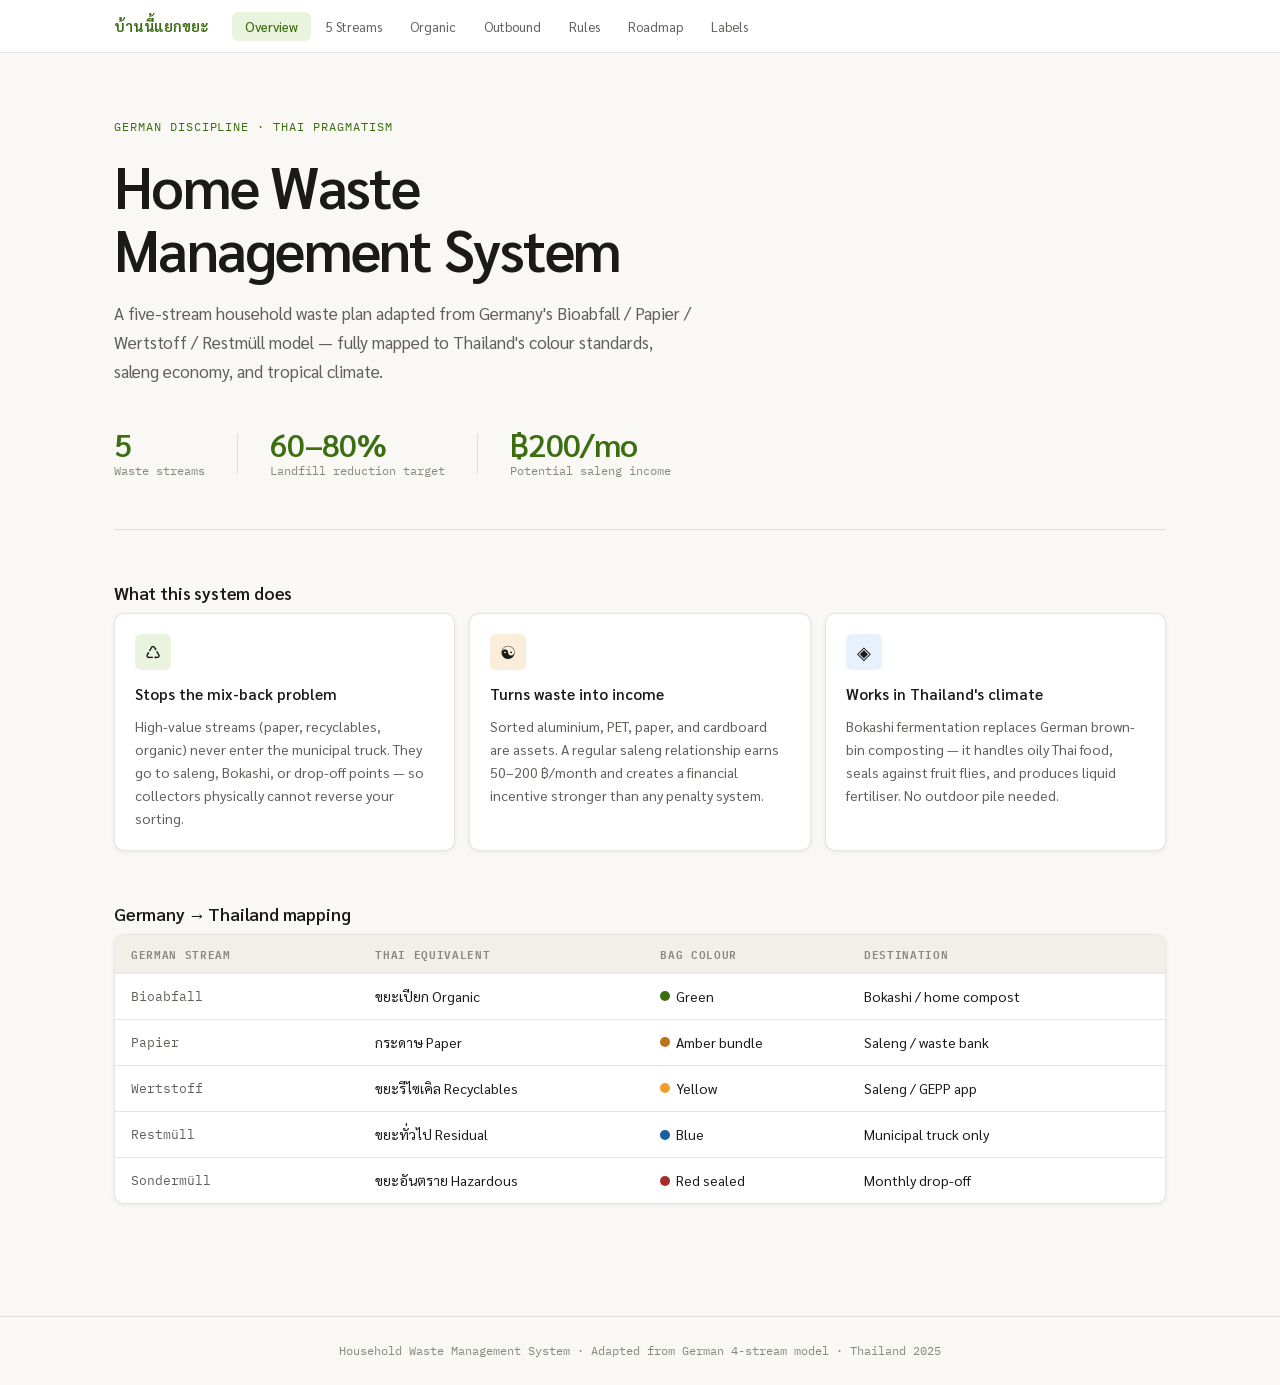
==== index.html @ d3172bcf "Add files via upload" ====
<!DOCTYPE html>
<html lang="en">
<head>
  <meta charset="UTF-8" />
  <meta name="viewport" content="width=device-width, initial-scale=1.0" />
  <title>Home Waste Management System — Thailand</title>
  <link rel="preconnect" href="https://fonts.googleapis.com" />
  <link rel="preconnect" href="https://fonts.gstatic.com" crossorigin />
  <link href="https://fonts.googleapis.com/css2?family=Sarabun:wght@300;400;500;600&family=IBM+Plex+Mono:wght@400;500&display=swap" rel="stylesheet" />
  <link rel="stylesheet" href="style.css" />
</head>
<body>

  <!-- NAV -->
  <nav class="nav" id="nav">
    <div class="nav-inner">
      <span class="nav-logo">บ้านนี้แยกขยะ</span>
      <div class="nav-tabs" id="navTabs">
        <button class="nav-tab active" data-panel="overview">Overview</button>
        <button class="nav-tab" data-panel="streams">5 Streams</button>
        <button class="nav-tab" data-panel="organic">Organic</button>
        <button class="nav-tab" data-panel="outbound">Outbound</button>
        <button class="nav-tab" data-panel="penalty">Rules</button>
        <button class="nav-tab" data-panel="roadmap">Roadmap</button>
        <button class="nav-tab" data-panel="labels">Labels</button>
      </div>
      <button class="nav-burger" id="navBurger" aria-label="Menu">&#9776;</button>
    </div>
  </nav>

  <main class="main">

    <!-- ══════════════════ OVERVIEW ══════════════════ -->
    <section class="panel active" id="panel-overview">

      <div class="hero">
        <div class="hero-eyebrow">German discipline · Thai pragmatism</div>
        <h1 class="hero-title">Home Waste<br>Management System</h1>
        <p class="hero-sub">A five-stream household waste plan adapted from Germany's Bioabfall / Papier / Wertstoff / Restmüll model — fully mapped to Thailand's colour standards, saleng economy, and tropical climate.</p>
        <div class="hero-stats">
          <div class="stat">
            <span class="stat-num">5</span>
            <span class="stat-label">Waste streams</span>
          </div>
          <div class="stat-div"></div>
          <div class="stat">
            <span class="stat-num">60–80%</span>
            <span class="stat-label">Landfill reduction target</span>
          </div>
          <div class="stat-div"></div>
          <div class="stat">
            <span class="stat-num">฿200/mo</span>
            <span class="stat-label">Potential saleng income</span>
          </div>
        </div>
      </div>

      <div class="section">
        <h2 class="section-title">What this system does</h2>
        <div class="card-grid cols-3">
          <div class="card">
            <div class="card-icon icon-green">&#9850;</div>
            <h3>Stops the mix-back problem</h3>
            <p>High-value streams (paper, recyclables, organic) never enter the municipal truck. They go to saleng, Bokashi, or drop-off points — so collectors physically cannot reverse your sorting.</p>
          </div>
          <div class="card">
            <div class="card-icon icon-amber">&#9775;</div>
            <h3>Turns waste into income</h3>
            <p>Sorted aluminium, PET, paper, and cardboard are assets. A regular saleng relationship earns 50–200 ฿/month and creates a financial incentive stronger than any penalty system.</p>
          </div>
          <div class="card">
            <div class="card-icon icon-blue">&#9672;</div>
            <h3>Works in Thailand's climate</h3>
            <p>Bokashi fermentation replaces German brown-bin composting — it handles oily Thai food, seals against fruit flies, and produces liquid fertiliser. No outdoor pile needed.</p>
          </div>
        </div>
      </div>

      <div class="section">
        <h2 class="section-title">Germany → Thailand mapping</h2>
        <div class="mapping-table">
          <div class="mapping-header">
            <span>German stream</span>
            <span>Thai equivalent</span>
            <span>Bag colour</span>
            <span>Destination</span>
          </div>
          <div class="mapping-row">
            <span class="mono">Bioabfall</span>
            <span>ขยะเปียก Organic</span>
            <span><span class="dot" style="background:#3B6D11;"></span>Green</span>
            <span>Bokashi / home compost</span>
          </div>
          <div class="mapping-row">
            <span class="mono">Papier</span>
            <span>กระดาษ Paper</span>
            <span><span class="dot" style="background:#BA7517;"></span>Amber bundle</span>
            <span>Saleng / waste bank</span>
          </div>
          <div class="mapping-row">
            <span class="mono">Wertstoff</span>
            <span>ขยะรีไซเคิล Recyclables</span>
            <span><span class="dot" style="background:#EF9F27;"></span>Yellow</span>
            <span>Saleng / GEPP app</span>
          </div>
          <div class="mapping-row">
            <span class="mono">Restmüll</span>
            <span>ขยะทั่วไป Residual</span>
            <span><span class="dot" style="background:#185FA5;"></span>Blue</span>
            <span>Municipal truck only</span>
          </div>
          <div class="mapping-row">
            <span class="mono">Sondermüll</span>
            <span>ขยะอันตราย Hazardous</span>
            <span><span class="dot" style="background:#A32D2D;"></span>Red sealed</span>
            <span>Monthly drop-off</span>
          </div>
        </div>
      </div>

    </section>

    <!-- ══════════════════ STREAMS ══════════════════ -->
    <section class="panel" id="panel-streams">

      <div class="section">
        <h2 class="section-title">The five streams</h2>
        <p class="section-sub">Each stream has a fixed colour, bag type, and destination. The goal: only the blue residual bag ever touches the municipal truck.</p>

        <div class="stream-grid">

          <div class="stream-card" data-color="green">
            <div class="stream-swatch sw-green">
              <div class="sw-lid swl-green"></div>
              <span class="sw-icon">&#127807;</span>
            </div>
            <div class="stream-body">
              <div class="stream-name">Organic · ขยะเปียก</div>
              <div class="stream-german">Bioabfall equivalent</div>
              <div class="stream-bag"><span class="dot-sm" style="background:#3B6D11;"></span>Green biodegradable bag</div>
              <div class="stream-size">15–20 L · kitchen, lidded</div>
              <div class="yes-no">
                <div class="yes">
                  <div class="yn-head">Yes</div>
                  Fruit/veg peels, cores<br>
                  Eggshells, coffee grounds<br>
                  Plain rice, noodles, bread<br>
                  Leaves, garden trimmings
                </div>
                <div class="no">
                  <div class="yn-head">No</div>
                  Oily curries, sauces<br>
                  Meat, fish, bones<br>
                  Dairy, cooking oil<br>
                  Plastic stickers on fruit
                </div>
              </div>
            </div>
          </div>

          <div class="stream-card" data-color="amber">
            <div class="stream-swatch sw-amber">
              <div class="sw-lid swl-amber"></div>
              <span class="sw-icon">&#128196;</span>
            </div>
            <div class="stream-body">
              <div class="stream-name">Paper · กระดาษ</div>
              <div class="stream-german">Papier equivalent</div>
              <div class="stream-bag"><span class="dot-sm" style="background:#BA7517;"></span>No bag — tie with string</div>
              <div class="stream-size">25–30 L basket · dry area</div>
              <div class="yes-no">
                <div class="yes">
                  <div class="yn-head">Yes</div>
                  Newspapers, magazines<br>
                  Office paper, envelopes<br>
                  Cardboard (flattened)<br>
                  Paper bags, egg cartons
                </div>
                <div class="no">
                  <div class="yn-head">No</div>
                  Waxed / laminated paper<br>
                  Greasy or wet paper<br>
                  Coffee cups (plastic-lined)<br>
                  Milk cartons → yellow bin
                </div>
              </div>
            </div>
          </div>

          <div class="stream-card" data-color="yellow">
            <div class="stream-swatch sw-yellow">
              <div class="sw-lid swl-yellow"></div>
              <span class="sw-icon">&#9851;</span>
            </div>
            <div class="stream-body">
              <div class="stream-name">Recyclables · ขยะรีไซเคิล</div>
              <div class="stream-german">Wertstoff equivalent</div>
              <div class="stream-bag"><span class="dot-sm" style="background:#EF9F27;"></span>Yellow translucent bag</div>
              <div class="stream-size">40–60 L · kitchen or balcony</div>
              <div class="yes-no">
                <div class="yes">
                  <div class="yn-head">Yes</div>
                  PET/HDPE bottles (crushed)<br>
                  Aluminium cans, tins<br>
                  Glass bottles (rinsed)<br>
                  UHT cartons, plastic #1 #2 #5
                </div>
                <div class="no">
                  <div class="yn-head">No</div>
                  Styrofoam / foam trays<br>
                  Chip bags, sachets<br>
                  Dirty/oily containers<br>
                  Straws, thin single-use bags
                </div>
              </div>
            </div>
          </div>

          <div class="stream-card" data-color="blue">
            <div class="stream-swatch sw-blue">
              <div class="sw-lid swl-blue"></div>
              <span class="sw-icon">&#128465;</span>
            </div>
            <div class="stream-body">
              <div class="stream-name">Residual · ขยะทั่วไป</div>
              <div class="stream-german">Restmüll equivalent</div>
              <div class="stream-bag"><span class="dot-sm" style="background:#185FA5;"></span>Blue opaque bag</div>
              <div class="stream-size">30–40 L · kitchen, beside organic</div>
              <div class="yes-no">
                <div class="yes">
                  <div class="yn-head">Yes</div>
                  Tissues, wet wipes, diapers<br>
                  Styrofoam, foam trays<br>
                  Broken ceramics, Pyrex<br>
                  Chip bags, candy wrappers<br>
                  Toothbrush, razor, cat litter
                </div>
                <div class="no">
                  <div class="yn-head">No</div>
                  Batteries → red box<br>
                  Light bulbs → red box<br>
                  Medicines → red box<br>
                  Recyclables → yellow bag
                </div>
              </div>
            </div>
          </div>

          <div class="stream-card" data-color="red">
            <div class="stream-swatch sw-red">
              <div class="sw-lid swl-red"></div>
              <span class="sw-icon">&#9888;</span>
            </div>
            <div class="stream-body">
              <div class="stream-name">Hazardous · ขยะอันตราย</div>
              <div class="stream-german">Sondermüll equivalent</div>
              <div class="stream-bag"><span class="dot-sm" style="background:#A32D2D;"></span>Red sealed bag / small box</div>
              <div class="stream-size">5–10 L box · utility shelf, child-proof</div>
              <div class="yes-no">
                <div class="yes">
                  <div class="yn-head">Yes</div>
                  Batteries (tape terminals)<br>
                  CFL/LED bulbs, tubes<br>
                  Expired medicines<br>
                  Paint, solvents, pesticide<br>
                  Cooking oil (separate)
                </div>
                <div class="no">
                  <div class="yn-head">Drop-off points</div>
                  Big C, HomePro<br>
                  Community hospitals<br>
                  อบต. hazardous days<br>
                  → Take monthly, never daily
                </div>
              </div>
            </div>
          </div>

        </div>
      </div>

      <div class="section">
        <h2 class="section-title">Where to buy in Thailand</h2>
        <div class="card-grid cols-2">
          <div class="card">
            <h3>Bins</h3>
            <p>HomePro, Thaiwatsadu, Daiso — buy any colour and add coloured stickers/spray paint to lids. Search <span class="mono">ถังขยะแยกสี</span> on Lazada/Shopee for pre-coloured sets.</p>
          </div>
          <div class="card">
            <h3>Bags</h3>
            <p>Makro, Big C, Tesco for bulk coloured bags. Blue and yellow are common. For biodegradable green bags search <span class="mono">ถุงย่อยสลายได้</span> on Lazada. Bokashi bran: search <span class="mono">โบกาฉิ</span>.</p>
          </div>
        </div>
      </div>

    </section>

    <!-- ══════════════════ ORGANIC ══════════════════ -->
    <section class="panel" id="panel-organic">

      <div class="section">
        <h2 class="section-title">Organic waste: the Thai challenge</h2>
        <p class="section-sub">Most Thai municipalities don't collect organic waste separately yet. You process it at home — and Thailand's heat actually accelerates breakdown faster than Germany.</p>
      </div>

      <div class="section">
        <div class="featured-card">
          <div class="featured-tag">Recommended for Thai homes</div>
          <h3>Bokashi composting · โบกาฉิ</h3>
          <p>Anaerobic fermentation in a sealed bucket with inoculated bran. Unlike a compost pile, Bokashi handles all food waste including cooked food and small amounts of meat and fish — the dominant waste types in a Thai kitchen.</p>
          <div class="bokashi-steps">
            <div class="bstep"><span class="bstep-num">1</span><span>Layer food scraps in sealed bucket, sprinkle Bokashi bran, press to remove air, seal lid.</span></div>
            <div class="bstep"><span class="bstep-num">2</span><span>Drain liquid every few days. Dilute 1:100 with water → excellent fertiliser for plants.</span></div>
            <div class="bstep"><span class="bstep-num">3</span><span>When full, let ferment 2 weeks. Bury in soil or large pot to finish composting.</span></div>
            <div class="bstep"><span class="bstep-num">4</span><span>Rotate two buckets so one is always available. No smell, no insects, no rodents.</span></div>
          </div>
        </div>
      </div>

      <div class="section">
        <h2 class="section-title">Bokashi vs alternatives</h2>
        <div class="compare-table">
          <div class="compare-header">
            <span>Feature</span>
            <span class="c-bokashi">Bokashi</span>
            <span class="c-compost">Compost pile</span>
            <span class="c-worm">Worm farm</span>
          </div>
          <div class="compare-row">
            <span>Accepts cooked food &amp; meat</span>
            <span class="yes-cell">Yes</span>
            <span class="no-cell">No</span>
            <span class="no-cell">No</span>
          </div>
          <div class="compare-row">
            <span>Flies and odour</span>
            <span class="yes-cell">None</span>
            <span class="no-cell">Possible</span>
            <span class="warn-cell">Managed</span>
          </div>
          <div class="compare-row">
            <span>Space needed</span>
            <span class="yes-cell">2 small buckets</span>
            <span class="warn-cell">Outdoor bin</span>
            <span class="warn-cell">Shaded box</span>
          </div>
          <div class="compare-row">
            <span>Liquid fertiliser output</span>
            <span class="yes-cell">Yes</span>
            <span class="no-cell">No</span>
            <span class="yes-cell">Yes</span>
          </div>
          <div class="compare-row">
            <span>Condo / no-garden friendly</span>
            <span class="yes-cell">Yes</span>
            <span class="no-cell">No</span>
            <span class="warn-cell">Balcony ok</span>
          </div>
          <div class="compare-row">
            <span>Needs burial / second step</span>
            <span class="warn-cell">Yes</span>
            <span class="no-cell">No</span>
            <span class="yes-cell">No</span>
          </div>
        </div>
      </div>

      <div class="section">
        <h2 class="section-title">Can't compost at home?</h2>
        <div class="card-grid cols-3">
          <div class="card">
            <h3>Freeze &amp; donate</h3>
            <p>Freeze scraps to kill pests, then donate to a local temple, school, or community garden that composts. Many Bangkok temples run composting programs.</p>
          </div>
          <div class="card">
            <h3>Municipal green bin</h3>
            <p>Check with your เทศบาล — many Bangkok districts and some provincial cities now collect organic waste separately on designated days.</p>
          </div>
          <div class="card">
            <h3>Trash Hero Thailand</h3>
            <p>Community-based cleanup and composting network. Good for bulk organic donation and connecting with local eco-communities.</p>
          </div>
        </div>
      </div>

    </section>

    <!-- ══════════════════ OUTBOUND ══════════════════ -->
    <section class="panel" id="panel-outbound">

      <div class="section">
        <h2 class="section-title">The mix-back problem — and the fix</h2>
        <p class="section-sub">The core challenge: collectors dump everything into one truck. The solution is to remove your valuable streams from municipal collection entirely, so they can never be mixed back.</p>
        <div class="rule-box">
          <span class="rule-label">Golden rule</span>
          Only the blue residual bag ever goes into the public truck. All other streams have dedicated, separate destinations.
        </div>
      </div>

      <div class="section">
        <h2 class="section-title">Outbound routes by stream</h2>
        <div class="route-list">
          <div class="route-row">
            <span class="dot" style="background:#3B6D11;"></span>
            <span class="route-stream">Organic</span>
            <span class="route-arrow">→</span>
            <span class="route-dest">Bokashi bucket or home compost</span>
            <span class="badge-success">Zero municipal contact</span>
          </div>
          <div class="route-row">
            <span class="dot" style="background:#BA7517;"></span>
            <span class="route-stream">Paper</span>
            <span class="route-arrow">→</span>
            <span class="route-dest">Saleng / ธนาคารขยะ</span>
            <span class="badge-success">Sells for 3–8 ฿/kg</span>
          </div>
          <div class="route-row">
            <span class="dot" style="background:#EF9F27;"></span>
            <span class="route-stream">Recyclables</span>
            <span class="route-arrow">→</span>
            <span class="route-dest">Saleng / GEPP / WONGPANit</span>
            <span class="badge-success">Aluminium 30–50 ฿/kg</span>
          </div>
          <div class="route-row">
            <span class="dot" style="background:#185FA5;"></span>
            <span class="route-stream">Residual</span>
            <span class="route-arrow">→</span>
            <span class="route-dest">Municipal truck (blue bag only)</span>
            <span class="badge-neutral">True non-recyclables only</span>
          </div>
          <div class="route-row">
            <span class="dot" style="background:#A32D2D;"></span>
            <span class="route-stream">Hazardous</span>
            <span class="route-arrow">→</span>
            <span class="route-dest">Big C / HomePro / อบต. day</span>
            <span class="badge-warn">Monthly drop-off</span>
          </div>
        </div>
      </div>

      <div class="section">
        <h2 class="section-title">If you must use the municipal truck for all bags</h2>
        <div class="card-grid cols-2">
          <div class="card">
            <h3>Colour-code everything</h3>
            <p>Use clearly different coloured bags for each stream. Translucent yellow bags show contents visibly. Attach waterproof Thai-language tags to each bag identifying the stream.</p>
          </div>
          <div class="card">
            <h3>Put bags out last-minute</h3>
            <p>Only put bags out 15–30 minutes before the truck arrives. Bags left overnight get mixed by informal collectors or rain damage destroys the colour coding.</p>
          </div>
          <div class="card">
            <h3>Talk to your collector</h3>
            <p>Introduce yourself, explain you're separating waste, ask them to keep bags separate. Offer cold water or snacks. Personal rapport changes behaviour more than any label.</p>
          </div>
          <div class="card">
            <h3>Labelled outdoor bins</h3>
            <p>Place official-coloured bins outside with matching bags inside. Visual separation of bins makes it harder for collectors to mix casually.</p>
          </div>
        </div>
      </div>

      <div class="section">
        <h2 class="section-title">Thailand recycling apps &amp; services</h2>
        <div class="app-grid">
          <div class="app-card">
            <div class="app-name">GEPP · เก็บ</div>
            <div class="app-desc">Schedules recyclable pickup from your home. Available Bangkok and major cities.</div>
          </div>
          <div class="app-card">
            <div class="app-name">WONGPANit · วงษ์พานิช</div>
            <div class="app-desc">Major scrap dealer chain. Transparent per-kg pricing, home pickup scheduling.</div>
          </div>
          <div class="app-card">
            <div class="app-name">ธนาคารขยะ</div>
            <div class="app-desc">Community waste banks at temples, schools, villages. Credits as savings. Search "ธนาคารขยะ ใกล้ฉัน".</div>
          </div>
          <div class="app-card">
            <div class="app-name">ซาเล้ง · Local saleng</div>
            <div class="app-desc">Informal waste buyer with truck or tricycle. Set a regular Saturday pickup. Zero chance of stream mixing.</div>
          </div>
        </div>
      </div>

    </section>

    <!-- ══════════════════ PENALTY ══════════════════ -->
    <section class="panel" id="panel-penalty">

      <div class="section">
        <h2 class="section-title">Household compliance system</h2>
        <p class="section-sub">Behaviour change requires structure. The fine system is light enough not to cause conflict, heavy enough to make people think twice.</p>
      </div>

      <div class="section">
        <h2 class="section-title">Violation rules</h2>
        <div class="penalty-table">
          <div class="pen-row">
            <span class="pen-icon warn">!</span>
            <div class="pen-info">
              <div class="pen-name">Wrong bin — first offence</div>
              <div class="pen-eg">e.g. plastic bottle in blue bag</div>
            </div>
            <span class="badge-warn">20 ฿ fine</span>
          </div>
          <div class="pen-row">
            <span class="pen-icon warn">!!</span>
            <div class="pen-info">
              <div class="pen-name">Repeated wrong bin</div>
              <div class="pen-eg">Same person, same mistake again</div>
            </div>
            <span class="badge-warn">20 ฿ + wash that bin for 1 week</span>
          </div>
          <div class="pen-row">
            <span class="pen-icon warn">~</span>
            <div class="pen-info">
              <div class="pen-name">Oily container in yellow bag</div>
              <div class="pen-eg">Contaminates the whole recyclables batch</div>
            </div>
            <span class="badge-warn">20 ฿ fine</span>
          </div>
          <div class="pen-row">
            <span class="pen-icon danger">X</span>
            <div class="pen-info">
              <div class="pen-name">No bag colour coding at all</div>
              <div class="pen-eg">Bag refused at collection point</div>
            </div>
            <span class="badge-danger">Bag not collected</span>
          </div>
          <div class="pen-row">
            <span class="pen-icon danger">฿</span>
            <div class="pen-info">
              <div class="pen-name">Dumping outside bin day</div>
              <div class="pen-eg">Thai municipal law applies</div>
            </div>
            <span class="badge-danger">฿200–2,000 legal fine</span>
          </div>
        </div>
        <div class="note-box">Fines go into a transparent <strong>Recycling Jar</strong> on the kitchen counter. At month-end: group treat or environmental charity donation. A rotating weekly <strong>Sorting Inspector</strong> (family member) checks bins before collection day and issues fines.</div>
      </div>

      <div class="section">
        <h2 class="section-title">Reward system</h2>
        <div class="reward-grid">
          <div class="reward-card">
            <div class="reward-star">&#9733;</div>
            <div class="reward-cond">Zero violations in a week</div>
            <div class="reward-prize">1 star on fridge chart</div>
          </div>
          <div class="reward-card">
            <div class="reward-star">&#9733;&#9733;&#9733;&#9733;</div>
            <div class="reward-cond">4 consecutive stars</div>
            <div class="reward-prize">Choose weekend activity or skip a chore</div>
          </div>
          <div class="reward-card">
            <div class="reward-star">฿</div>
            <div class="reward-cond">Recyclables sold to saleng</div>
            <div class="reward-prize">50–200 ฿/month household treat fund</div>
          </div>
          <div class="reward-card">
            <div class="reward-star">&#127873;</div>
            <div class="reward-cond">Children: sticker per correct day</div>
            <div class="reward-prize">Small book or toy at milestone</div>
          </div>
        </div>
      </div>

      <div class="section">
        <h2 class="section-title">Onboarding checklist</h2>
        <div class="checklist">
          <label class="check-item"><input type="checkbox" /><span>Hold 30-minute family meeting — walk through all 5 bins together</span></label>
          <label class="check-item"><input type="checkbox" /><span>Practice-sort a sample bag of mixed trash to test understanding</span></label>
          <label class="check-item"><input type="checkbox" /><span>Post Thai sorting poster above bins</span></label>
          <label class="check-item"><input type="checkbox" /><span>Train household helpers — add poster in their language if needed</span></label>
          <label class="check-item"><input type="checkbox" /><span>Run one warning-only week before fines start</span></label>
          <label class="check-item"><input type="checkbox" /><span>Place Recycling Jar on kitchen counter, visible to everyone</span></label>
        </div>
      </div>

    </section>

    <!-- ══════════════════ ROADMAP ══════════════════ -->
    <section class="panel" id="panel-roadmap">

      <div class="section">
        <h2 class="section-title">4-week implementation roadmap</h2>
        <p class="section-sub">Start simple: organic + recyclables + residual is enough in week one. Add paper separation once the household is comfortable.</p>
      </div>

      <div class="week-grid">
        <div class="week-card">
          <div class="week-label">Week 1</div>
          <div class="week-title">Setup &amp; purchase</div>
          <ul class="week-list">
            <li>Buy 5 bins + coloured bags</li>
            <li>Print and laminate sorting poster</li>
            <li>Call เทศบาล re: collection days</li>
            <li>Find nearest saleng / waste bank</li>
            <li>Find hazardous drop-off point</li>
            <li>Order Bokashi bucket + bran</li>
            <li>Position all bins in place</li>
          </ul>
        </div>
        <div class="week-card">
          <div class="week-label">Week 2</div>
          <div class="week-title">Soft launch</div>
          <ul class="week-list">
            <li>Family meeting + walkthrough</li>
            <li>Practice sort a bag of mixed trash</li>
            <li>Warning-only week — no fines yet</li>
            <li>Start Bokashi first bucket</li>
            <li>Begin bundling paper separately</li>
            <li>Train any household helpers</li>
            <li>Put up Thai labels on all bins</li>
          </ul>
        </div>
        <div class="week-card">
          <div class="week-label">Week 3</div>
          <div class="week-title">Go live</div>
          <ul class="week-list">
            <li>Fines begin (20 ฿/violation)</li>
            <li>Contact saleng for first pickup</li>
            <li>Evening bin checks begin</li>
            <li>First blue bag out on collection day</li>
            <li>First Bokashi bucket full → bury</li>
            <li>Hazardous box: begin filling</li>
            <li>Jar on counter, visible to all</li>
          </ul>
        </div>
        <div class="week-card">
          <div class="week-label">Week 4</div>
          <div class="week-title">Review &amp; optimise</div>
          <ul class="week-list">
            <li>Measure residual bag volume</li>
            <li>Adjust bin sizes if needed</li>
            <li>Count saleng income earned</li>
            <li>First hazardous drop-off visit</li>
            <li>Update poster for any confusion</li>
            <li>Celebrate first reward if earned</li>
            <li>Share system with one neighbour</li>
          </ul>
        </div>
      </div>

      <div class="section" style="margin-top:2rem;">
        <h2 class="section-title">Ongoing maintenance</h2>
        <div class="maint-grid">
          <div class="maint-card">
            <div class="maint-freq">Weekly</div>
            <ul class="week-list">
              <li>Wash organic bin with soap + water</li>
              <li>Rinse recycling bin (prevents ants)</li>
              <li>Check Bokashi drain spigot, empty liquid</li>
              <li>Sanitise residual bin lid</li>
              <li>Rotate Sorting Inspector role</li>
            </ul>
          </div>
          <div class="maint-card">
            <div class="maint-freq">Monthly</div>
            <ul class="week-list">
              <li>Estimate residual bag volume — aim to reduce each month</li>
              <li>Log saleng / app income in household journal</li>
              <li>Bokashi compost → garden or potted plants</li>
              <li>Hazardous drop-off at Big C / HomePro / อบต.</li>
              <li>Review reward chart, pay out stars</li>
            </ul>
          </div>
          <div class="maint-card">
            <div class="maint-freq">Pest tips — Thai climate</div>
            <ul class="week-list">
              <li>Fruit flies: tight lid + empty organic daily + Bokashi bran layer on top</li>
              <li>Ants: wipe bin rims with diluted vinegar or peppermint oil</li>
              <li>Cockroaches: sealed bins, clean immediately after cooking</li>
              <li>Rodents: Bokashi is fully sealed — no rodent access</li>
            </ul>
          </div>
        </div>
      </div>

    </section>

    <!-- ══════════════════ LABELS ══════════════════ -->
    <section class="panel" id="panel-labels">

      <div class="section">
        <h2 class="section-title">Printable Thai labels</h2>
        <p class="section-sub">Print, laminate, and attach above each bin. Bilingual — Thai household members and helpers can both read them.</p>
      </div>

      <div class="label-poster">
        <div class="poster-title">บ้านนี้แยกขยะ — This house separates waste</div>

        <div class="label-row-item" style="--accent:#3B6D11;">
          <div class="lr-swatch" style="background:#3B6D11;"></div>
          <div class="lr-body">
            <div class="lr-title">ถังสีเขียว — ขยะเปียก / เศษอาหาร <span class="lr-en">Green bin · Organic</span></div>
            <div class="lr-yes">✅ เศษผัก ผลไม้ เปลือกไข่ กากกาแฟ ใบไม้ เศษหญ้า</div>
            <div class="lr-no">❌ ห้าม: อาหารมัน กระดูก เนื้อสัตว์ พลาสติก</div>
          </div>
        </div>

        <div class="label-row-item" style="--accent:#BA7517;">
          <div class="lr-swatch" style="background:#BA7517;"></div>
          <div class="lr-body">
            <div class="lr-title">ถาดกระดาษ — กระดาษ / กล่องกระดาษ <span class="lr-en">Paper basket · Paper &amp; cardboard</span></div>
            <div class="lr-yes">✅ หนังสือพิมพ์ กล่องกระดาษ ลัง กระดาษเขียน กระดาษห่อ</div>
            <div class="lr-no">❌ ห้าม: กระดาษเปียก กระดาษเคลือบ กล่องนม</div>
          </div>
        </div>

        <div class="label-row-item" style="--accent:#EF9F27;">
          <div class="lr-swatch" style="background:#EF9F27;"></div>
          <div class="lr-body">
            <div class="lr-title">ถังสีเหลือง — ขยะรีไซเคิล <span class="lr-en">Yellow bin · Recyclables</span></div>
            <div class="lr-yes">✅ ขวดพลาสติก กระป๋อง ขวดแก้ว กล่องนม ล้างแล้ว ตากแห้ง</div>
            <div class="lr-no">❌ ห้าม: โฟม หลอด ถุงขนม บรรจุภัณฑ์หลายชั้น</div>
          </div>
        </div>

        <div class="label-row-item" style="--accent:#185FA5;">
          <div class="lr-swatch" style="background:#185FA5;"></div>
          <div class="lr-body">
            <div class="lr-title">ถังสีน้ำเงิน — ขยะทั่วไป <span class="lr-en">Blue bin · Residual waste</span></div>
            <div class="lr-yes">✅ ทิชชู่ ผ้าอ้อม ถุงขนม โฟม ซากเซรามิก ฝุ่น ขี้แมว</div>
            <div class="lr-no">❌ ห้าม: ขยะอันตราย ขยะรีไซเคิล</div>
          </div>
        </div>

        <div class="label-row-item" style="--accent:#A32D2D;">
          <div class="lr-swatch" style="background:#A32D2D;"></div>
          <div class="lr-body">
            <div class="lr-title">กล่องแดง — ขยะอันตราย <span class="lr-en">Red box · Hazardous</span></div>
            <div class="lr-yes">✅ ถ่านไฟฉาย หลอดไฟ ยาหมดอายุ สีทา สารเคมี น้ำมันพืชใช้แล้ว</div>
            <div class="lr-no">→ นำไปทิ้งที่จุดรับขยะอันตราย (Big C / HomePro / อบต.) เดือนละครั้ง</div>
          </div>
        </div>

        <div class="poster-footer">กรุณาแยกก่อนทิ้ง — Please sort before throwing away &nbsp;·&nbsp; ขอบคุณค่ะ / ครับ</div>
      </div>

      <div class="section" style="margin-top:2rem;">
        <h2 class="section-title">Bag tags for collection day</h2>
        <p class="section-sub">Print on cardstock, laminate or wrap in tape, punch a hole, tie to bag handle with string. Makes stream intent unambiguous to any collector.</p>
        <div class="tag-grid">
          <div class="bag-tag" style="border-color:#3B6D11;color:#3B6D11;">
            <div class="tag-th">ขยะเปียก – สำหรับทำปุ๋ย</div>
            <div class="tag-en">Organic waste — for composting</div>
          </div>
          <div class="bag-tag" style="border-color:#EF9F27;color:#854F0B;">
            <div class="tag-th">ขยะรีไซเคิล – แยกแล้ว กรุณาอย่าเทรวม</div>
            <div class="tag-en">Recyclable waste — already sorted, please do not mix</div>
          </div>
          <div class="bag-tag" style="border-color:#185FA5;color:#185FA5;">
            <div class="tag-th">ขยะทั่วไป – ถุงสีน้ำเงิน</div>
            <div class="tag-en">General waste — blue bag</div>
          </div>
        </div>
      </div>

    </section>

  </main>

  <footer class="footer">
    <span>Household Waste Management System · Adapted from German 4-stream model · Thailand 2025</span>
  </footer>

  <script src="app.js"></script>
</body>
</html>
---- style.css ----
/* ─── Reset & Base ─── */
*, *::before, *::after { box-sizing: border-box; margin: 0; padding: 0; }

:root {
  --green:   #3B6D11;
  --green-lt:#EAF3DE;
  --amber:   #BA7517;
  --amber-lt:#FAEEDA;
  --yellow:  #EF9F27;
  --yellow-lt:#FAF3E0;
  --blue:    #185FA5;
  --blue-lt: #E6F1FB;
  --red:     #A32D2D;
  --red-lt:  #FCEBEB;
  --gray:    #5F5E5A;
  --gray-lt: #F1EFE8;

  --text:    #1a1a18;
  --muted:   #5F5E5A;
  --faint:   #888780;
  --border:  rgba(0,0,0,0.10);
  --surface: #F9F8F5;
  --white:   #ffffff;

  --radius:  10px;
  --radius-sm: 6px;
  --shadow:  0 1px 4px rgba(0,0,0,0.07);
}

html { scroll-behavior: smooth; }

body {
  font-family: 'Sarabun', -apple-system, BlinkMacSystemFont, sans-serif;
  font-size: 16px;
  line-height: 1.65;
  color: var(--text);
  background: var(--surface);
}

/* ─── Nav ─── */
.nav {
  position: sticky;
  top: 0;
  z-index: 100;
  background: rgba(255,255,255,0.96);
  backdrop-filter: blur(8px);
  border-bottom: 1px solid var(--border);
}

.nav-inner {
  max-width: 1100px;
  margin: 0 auto;
  padding: 0 1.5rem;
  display: flex;
  align-items: center;
  gap: 1.5rem;
  height: 52px;
}

.nav-logo {
  font-size: 15px;
  font-weight: 600;
  color: var(--green);
  white-space: nowrap;
  letter-spacing: -0.01em;
}

.nav-tabs {
  display: flex;
  gap: 2px;
  flex: 1;
  overflow-x: auto;
  scrollbar-width: none;
}
.nav-tabs::-webkit-scrollbar { display: none; }

.nav-tab {
  flex-shrink: 0;
  padding: 6px 13px;
  font-size: 13px;
  font-family: inherit;
  font-weight: 400;
  color: var(--muted);
  background: none;
  border: none;
  border-radius: var(--radius-sm);
  cursor: pointer;
  transition: background 0.15s, color 0.15s;
  white-space: nowrap;
}
.nav-tab:hover { background: var(--gray-lt); color: var(--text); }
.nav-tab.active { background: var(--green-lt); color: var(--green); font-weight: 500; }

.nav-burger {
  display: none;
  background: none;
  border: none;
  font-size: 20px;
  cursor: pointer;
  color: var(--text);
  padding: 4px 8px;
}

/* ─── Main & Panels ─── */
.main {
  max-width: 1100px;
  margin: 0 auto;
  padding: 0 1.5rem 4rem;
}

.panel { display: none; }
.panel.active { display: block; }

/* ─── Hero ─── */
.hero {
  padding: 4rem 0 3rem;
  border-bottom: 1px solid var(--border);
  margin-bottom: 3rem;
}

.hero-eyebrow {
  font-size: 12px;
  font-family: 'IBM Plex Mono', monospace;
  letter-spacing: 0.08em;
  color: var(--green);
  text-transform: uppercase;
  margin-bottom: 1rem;
}

.hero-title {
  font-size: clamp(2.2rem, 5vw, 3.6rem);
  font-weight: 600;
  line-height: 1.1;
  letter-spacing: -0.03em;
  color: var(--text);
  margin-bottom: 1.25rem;
}

.hero-sub {
  font-size: 17px;
  color: var(--muted);
  max-width: 580px;
  line-height: 1.7;
  margin-bottom: 2.5rem;
}

.hero-stats {
  display: flex;
  align-items: center;
  gap: 0;
  flex-wrap: wrap;
  gap: 0.5rem;
}

.stat {
  display: flex;
  flex-direction: column;
  padding: 0 1.5rem 0 0;
}

.stat-num {
  font-size: 2rem;
  font-weight: 600;
  color: var(--green);
  letter-spacing: -0.02em;
  line-height: 1.1;
}

.stat-label {
  font-size: 12px;
  color: var(--faint);
  font-family: 'IBM Plex Mono', monospace;
}

.stat-div {
  width: 1px;
  height: 40px;
  background: var(--border);
  margin: 0 1.5rem 0 0;
}

/* ─── Sections ─── */
.section { margin-bottom: 3rem; }

.section-title {
  font-size: 1.1rem;
  font-weight: 600;
  color: var(--text);
  margin-bottom: 0.35rem;
  letter-spacing: -0.01em;
}

.section-sub {
  font-size: 14px;
  color: var(--muted);
  margin-bottom: 1.25rem;
  max-width: 600px;
  line-height: 1.6;
}

/* ─── Cards ─── */
.card-grid {
  display: grid;
  gap: 14px;
}
.card-grid.cols-3 { grid-template-columns: repeat(auto-fit, minmax(260px, 1fr)); }
.card-grid.cols-2 { grid-template-columns: repeat(auto-fit, minmax(300px, 1fr)); }

.card {
  background: var(--white);
  border: 1px solid var(--border);
  border-radius: var(--radius);
  padding: 1.25rem;
  box-shadow: var(--shadow);
}

.card h3 {
  font-size: 15px;
  font-weight: 600;
  margin-bottom: 0.5rem;
  color: var(--text);
}

.card p {
  font-size: 14px;
  color: var(--muted);
  line-height: 1.65;
}

.card-icon {
  width: 36px;
  height: 36px;
  border-radius: var(--radius-sm);
  display: flex;
  align-items: center;
  justify-content: center;
  font-size: 18px;
  margin-bottom: 0.75rem;
}
.icon-green { background: var(--green-lt); }
.icon-amber { background: var(--amber-lt); }
.icon-blue  { background: var(--blue-lt);  }

/* ─── Mapping Table ─── */
.mapping-table {
  background: var(--white);
  border: 1px solid var(--border);
  border-radius: var(--radius);
  overflow: hidden;
  box-shadow: var(--shadow);
}

.mapping-header {
  display: grid;
  grid-template-columns: 1.2fr 1.4fr 1fr 1.4fr;
  padding: 10px 16px;
  background: var(--gray-lt);
  font-size: 11px;
  font-weight: 600;
  letter-spacing: 0.06em;
  text-transform: uppercase;
  color: var(--faint);
  font-family: 'IBM Plex Mono', monospace;
}

.mapping-row {
  display: grid;
  grid-template-columns: 1.2fr 1.4fr 1fr 1.4fr;
  padding: 11px 16px;
  border-top: 1px solid var(--border);
  font-size: 14px;
  align-items: center;
  transition: background 0.1s;
}
.mapping-row:hover { background: var(--gray-lt); }

.mapping-row span {
  display: flex;
  align-items: center;
  gap: 6px;
}

/* ─── Dot helpers ─── */
.dot {
  display: inline-block;
  width: 10px;
  height: 10px;
  border-radius: 50%;
  flex-shrink: 0;
}

.dot-sm {
  display: inline-block;
  width: 8px;
  height: 8px;
  border-radius: 50%;
  flex-shrink: 0;
}

/* ─── Mono ─── */
.mono {
  font-family: 'IBM Plex Mono', monospace;
  font-size: 13px;
  color: var(--muted);
}

/* ─── Stream grid ─── */
.stream-grid {
  display: grid;
  grid-template-columns: repeat(auto-fit, minmax(220px, 1fr));
  gap: 14px;
}

.stream-card {
  background: var(--white);
  border: 1px solid var(--border);
  border-radius: var(--radius);
  padding: 1.25rem;
  box-shadow: var(--shadow);
  display: flex;
  flex-direction: column;
  gap: 10px;
}

.stream-swatch {
  width: 48px;
  height: 60px;
  border-radius: 6px 6px 12px 12px;
  position: relative;
  display: flex;
  align-items: center;
  justify-content: center;
  margin: 0 auto;
}

.sw-lid {
  position: absolute;
  top: -7px;
  left: -4px;
  right: -4px;
  height: 10px;
  border-radius: 4px 4px 0 0;
}

.sw-icon { font-size: 20px; position: relative; z-index: 1; }

.sw-green  { background: #3B6D11; } .swl-green  { background: #27500A; }
.sw-amber  { background: #BA7517; } .swl-amber  { background: #854F0B; }
.sw-yellow { background: #EF9F27; } .swl-yellow { background: #BA7517; }
.sw-blue   { background: #185FA5; } .swl-blue   { background: #0C447C; }
.sw-red    { background: #A32D2D; } .swl-red    { background: #791F1F; }

.stream-name  { font-size: 14px; font-weight: 600; color: var(--text); text-align: center; }
.stream-german { font-size: 11px; font-family: 'IBM Plex Mono', monospace; color: var(--faint); text-align: center; }
.stream-bag   { font-size: 12px; color: var(--muted); text-align: center; display: flex; align-items: center; justify-content: center; gap: 5px; }
.stream-size  { font-size: 11px; color: var(--faint); text-align: center; }

.yes-no {
  display: grid;
  grid-template-columns: 1fr 1fr;
  gap: 8px;
  margin-top: 4px;
}

.yes, .no {
  font-size: 11px;
  color: var(--muted);
  line-height: 1.75;
  padding: 8px;
  border-radius: var(--radius-sm);
}

.yes { background: var(--green-lt); }
.no  { background: var(--red-lt);   }

.yn-head {
  font-size: 10px;
  font-weight: 600;
  letter-spacing: 0.07em;
  text-transform: uppercase;
  color: var(--faint);
  margin-bottom: 3px;
  font-family: 'IBM Plex Mono', monospace;
}

/* ─── Organic / Bokashi ─── */
.featured-card {
  background: var(--white);
  border: 2px solid var(--green);
  border-radius: var(--radius);
  padding: 1.5rem;
  box-shadow: var(--shadow);
  margin-bottom: 1.5rem;
}

.featured-tag {
  display: inline-block;
  font-size: 11px;
  font-weight: 600;
  letter-spacing: 0.06em;
  text-transform: uppercase;
  color: var(--green);
  background: var(--green-lt);
  padding: 3px 10px;
  border-radius: 20px;
  margin-bottom: 0.75rem;
  font-family: 'IBM Plex Mono', monospace;
}

.featured-card h3 {
  font-size: 1.25rem;
  font-weight: 600;
  margin-bottom: 0.6rem;
  color: var(--text);
}

.featured-card p {
  font-size: 14px;
  color: var(--muted);
  margin-bottom: 1.25rem;
  line-height: 1.65;
}

.bokashi-steps {
  display: flex;
  flex-direction: column;
  gap: 10px;
}

.bstep {
  display: flex;
  align-items: flex-start;
  gap: 12px;
  font-size: 14px;
  color: var(--muted);
  line-height: 1.55;
}

.bstep-num {
  flex-shrink: 0;
  width: 24px;
  height: 24px;
  background: var(--green);
  color: #fff;
  font-size: 12px;
  font-weight: 600;
  border-radius: 50%;
  display: flex;
  align-items: center;
  justify-content: center;
  margin-top: 1px;
}

/* ─── Compare table ─── */
.compare-table {
  background: var(--white);
  border: 1px solid var(--border);
  border-radius: var(--radius);
  overflow: hidden;
  box-shadow: var(--shadow);
}

.compare-header {
  display: grid;
  grid-template-columns: 2fr 1fr 1fr 1fr;
  padding: 10px 16px;
  background: var(--gray-lt);
  font-size: 11px;
  font-weight: 600;
  letter-spacing: 0.06em;
  text-transform: uppercase;
  color: var(--faint);
  font-family: 'IBM Plex Mono', monospace;
}

.compare-row {
  display: grid;
  grid-template-columns: 2fr 1fr 1fr 1fr;
  padding: 10px 16px;
  border-top: 1px solid var(--border);
  font-size: 14px;
  align-items: center;
}
.compare-row:hover { background: var(--gray-lt); }

.yes-cell  { color: var(--green);  font-weight: 500; font-size: 13px; }
.no-cell   { color: var(--red);    font-weight: 500; font-size: 13px; }
.warn-cell { color: var(--amber);  font-weight: 500; font-size: 13px; }

.c-bokashi, .c-compost, .c-worm { font-size: 12px; }

/* ─── Outbound ─── */
.rule-box {
  background: var(--green-lt);
  border-left: 4px solid var(--green);
  border-radius: 0 var(--radius-sm) var(--radius-sm) 0;
  padding: 14px 18px;
  font-size: 15px;
  color: var(--green);
  margin-top: 1rem;
  line-height: 1.5;
}

.rule-label {
  display: block;
  font-size: 10px;
  font-weight: 700;
  letter-spacing: 0.1em;
  text-transform: uppercase;
  margin-bottom: 4px;
  font-family: 'IBM Plex Mono', monospace;
  opacity: 0.7;
}

.route-list {
  background: var(--white);
  border: 1px solid var(--border);
  border-radius: var(--radius);
  overflow: hidden;
  box-shadow: var(--shadow);
}

.route-row {
  display: flex;
  align-items: center;
  gap: 12px;
  padding: 11px 16px;
  border-bottom: 1px solid var(--border);
  font-size: 14px;
  flex-wrap: wrap;
}
.route-row:last-child { border-bottom: none; }

.route-stream { font-weight: 500; min-width: 90px; }
.route-arrow  { color: var(--faint); }
.route-dest   { flex: 1; color: var(--muted); }

.app-grid {
  display: grid;
  grid-template-columns: repeat(auto-fit, minmax(200px, 1fr));
  gap: 12px;
}

.app-card {
  background: var(--white);
  border: 1px solid var(--border);
  border-radius: var(--radius);
  padding: 1rem 1.1rem;
  box-shadow: var(--shadow);
}

.app-name {
  font-size: 14px;
  font-weight: 600;
  color: var(--text);
  margin-bottom: 4px;
}

.app-desc {
  font-size: 13px;
  color: var(--muted);
  line-height: 1.55;
}

/* ─── Penalty ─── */
.penalty-table {
  background: var(--white);
  border: 1px solid var(--border);
  border-radius: var(--radius);
  overflow: hidden;
  box-shadow: var(--shadow);
}

.pen-row {
  display: flex;
  align-items: center;
  gap: 14px;
  padding: 12px 16px;
  border-bottom: 1px solid var(--border);
}
.pen-row:last-child { border-bottom: none; }

.pen-icon {
  width: 30px;
  height: 30px;
  border-radius: 50%;
  display: flex;
  align-items: center;
  justify-content: center;
  font-size: 11px;
  font-weight: 700;
  flex-shrink: 0;
  font-family: 'IBM Plex Mono', monospace;
}
.pen-icon.warn   { background: #FAEEDA; color: #854F0B; }
.pen-icon.danger { background: #FCEBEB; color: #791F1F; }

.pen-info { flex: 1; }
.pen-name { font-size: 14px; font-weight: 500; color: var(--text); }
.pen-eg   { font-size: 12px; color: var(--faint); margin-top: 1px; }

.note-box {
  background: var(--gray-lt);
  border-radius: var(--radius-sm);
  padding: 12px 16px;
  font-size: 13px;
  color: var(--muted);
  margin-top: 10px;
  line-height: 1.6;
}

.note-box strong { color: var(--text); }

/* ─── Badges ─── */
.badge-success { background: #EAF3DE; color: #3B6D11; font-size: 11px; font-weight: 600; padding: 3px 10px; border-radius: 20px; white-space: nowrap; }
.badge-warn    { background: #FAEEDA; color: #854F0B; font-size: 11px; font-weight: 600; padding: 3px 10px; border-radius: 20px; white-space: nowrap; }
.badge-danger  { background: #FCEBEB; color: #791F1F; font-size: 11px; font-weight: 600; padding: 3px 10px; border-radius: 20px; white-space: nowrap; }
.badge-neutral { background: #F1EFE8; color: #5F5E5A; font-size: 11px; font-weight: 600; padding: 3px 10px; border-radius: 20px; white-space: nowrap; }

/* ─── Rewards ─── */
.reward-grid {
  display: grid;
  grid-template-columns: repeat(auto-fit, minmax(200px, 1fr));
  gap: 12px;
}

.reward-card {
  background: var(--white);
  border: 1px solid var(--border);
  border-radius: var(--radius);
  padding: 1.1rem;
  text-align: center;
  box-shadow: var(--shadow);
}

.reward-star {
  font-size: 1.8rem;
  margin-bottom: 8px;
  color: var(--amber);
}

.reward-cond  { font-size: 13px; color: var(--muted); margin-bottom: 6px; }
.reward-prize { font-size: 14px; font-weight: 600; color: var(--text); }

/* ─── Checklist ─── */
.checklist {
  display: flex;
  flex-direction: column;
  gap: 8px;
}

.check-item {
  display: flex;
  align-items: flex-start;
  gap: 10px;
  font-size: 14px;
  color: var(--muted);
  cursor: pointer;
  padding: 8px 12px;
  border-radius: var(--radius-sm);
  transition: background 0.15s;
  line-height: 1.5;
}
.check-item:hover { background: var(--gray-lt); }
.check-item input { flex-shrink: 0; margin-top: 2px; accent-color: var(--green); width: 16px; height: 16px; cursor: pointer; }
.check-item input:checked + span { text-decoration: line-through; color: var(--faint); }

/* ─── Roadmap ─── */
.week-grid {
  display: grid;
  grid-template-columns: repeat(auto-fit, minmax(220px, 1fr));
  gap: 14px;
}

.week-card {
  background: var(--white);
  border: 1px solid var(--border);
  border-radius: var(--radius);
  padding: 1.2rem;
  box-shadow: var(--shadow);
}

.week-label {
  font-size: 11px;
  font-family: 'IBM Plex Mono', monospace;
  font-weight: 600;
  letter-spacing: 0.08em;
  text-transform: uppercase;
  color: var(--green);
  margin-bottom: 4px;
}

.week-title {
  font-size: 15px;
  font-weight: 600;
  color: var(--text);
  margin-bottom: 10px;
}

.week-list {
  list-style: none;
  display: flex;
  flex-direction: column;
  gap: 5px;
}

.week-list li {
  font-size: 13px;
  color: var(--muted);
  padding-left: 14px;
  position: relative;
  line-height: 1.45;
}

.week-list li::before {
  content: '–';
  position: absolute;
  left: 0;
  color: var(--faint);
}

.maint-grid {
  display: grid;
  grid-template-columns: repeat(auto-fit, minmax(260px, 1fr));
  gap: 14px;
}

.maint-card {
  background: var(--white);
  border: 1px solid var(--border);
  border-radius: var(--radius);
  padding: 1.2rem;
  box-shadow: var(--shadow);
}

.maint-freq {
  font-size: 12px;
  font-weight: 600;
  font-family: 'IBM Plex Mono', monospace;
  color: var(--amber);
  text-transform: uppercase;
  letter-spacing: 0.07em;
  margin-bottom: 10px;
}

/* ─── Labels panel ─── */
.label-poster {
  background: var(--white);
  border: 1px solid var(--border);
  border-radius: var(--radius);
  padding: 1.5rem;
  box-shadow: var(--shadow);
}

.poster-title {
  font-size: 15px;
  font-weight: 600;
  color: var(--text);
  border-bottom: 2px solid var(--green);
  padding-bottom: 10px;
  margin-bottom: 14px;
}

.label-row-item {
  display: flex;
  gap: 14px;
  align-items: flex-start;
  padding: 12px 0;
  border-bottom: 1px solid var(--border);
}
.label-row-item:last-of-type { border-bottom: none; }

.lr-swatch {
  width: 16px;
  height: 16px;
  border-radius: 50%;
  flex-shrink: 0;
  margin-top: 3px;
}

.lr-body { flex: 1; }

.lr-title {
  font-size: 14px;
  font-weight: 600;
  color: var(--text);
  margin-bottom: 3px;
}

.lr-en {
  font-size: 12px;
  font-weight: 400;
  color: var(--faint);
  font-family: 'IBM Plex Mono', monospace;
  margin-left: 6px;
}

.lr-yes {
  font-size: 13px;
  color: #3B6D11;
  margin-bottom: 2px;
  line-height: 1.55;
}

.lr-no {
  font-size: 13px;
  color: #A32D2D;
  line-height: 1.55;
}

.poster-footer {
  margin-top: 14px;
  padding-top: 12px;
  border-top: 1px solid var(--border);
  font-size: 12px;
  color: var(--faint);
  font-family: 'IBM Plex Mono', monospace;
  text-align: center;
}

.tag-grid {
  display: grid;
  grid-template-columns: repeat(auto-fit, minmax(240px, 1fr));
  gap: 12px;
}

.bag-tag {
  background: var(--white);
  border: 2px solid;
  border-radius: var(--radius);
  padding: 1rem 1.2rem;
  text-align: center;
  box-shadow: var(--shadow);
}

.tag-th {
  font-size: 14px;
  font-weight: 600;
  margin-bottom: 4px;
  line-height: 1.4;
}

.tag-en {
  font-size: 12px;
  opacity: 0.7;
}

/* ─── Footer ─── */
.footer {
  text-align: center;
  padding: 1.5rem;
  font-size: 12px;
  color: var(--faint);
  border-top: 1px solid var(--border);
  font-family: 'IBM Plex Mono', monospace;
}

/* ─── Responsive ─── */
@media (max-width: 700px) {
  .nav-tabs  { display: none; }
  .nav-tabs.open { display: flex; flex-direction: column; position: absolute; top: 52px; left: 0; right: 0; background: var(--white); border-bottom: 1px solid var(--border); padding: 8px 0; z-index: 200; }
  .nav-tabs.open .nav-tab { border-radius: 0; padding: 10px 1.5rem; }
  .nav-burger { display: block; }

  .hero-title { font-size: 2rem; }
  .hero-stats { flex-direction: column; align-items: flex-start; gap: 0.75rem; }
  .stat-div   { display: none; }

  .mapping-header,
  .mapping-row { grid-template-columns: 1fr 1fr; font-size: 12px; }
  .mapping-header span:nth-child(3),
  .mapping-header span:nth-child(4),
  .mapping-row span:nth-child(3),
  .mapping-row span:nth-child(4) { display: none; }

  .compare-header,
  .compare-row { grid-template-columns: 2fr 1fr 1fr; }
  .compare-header span:last-child,
  .compare-row span:last-child { display: none; }

  .yes-no { grid-template-columns: 1fr; }

  .route-row { flex-wrap: wrap; gap: 6px; }
  .route-dest { width: 100%; }
}

@media print {
  .nav, .footer { display: none; }
  .panel { display: block !important; page-break-after: always; }
  body { background: white; color: black; }
}

/* ─── Scroll-reveal ─── */
.reveal {
  opacity: 0;
  transform: translateY(16px);
  transition: opacity 0.4s ease, transform 0.4s ease;
}
.reveal.revealed {
  opacity: 1;
  transform: none;
}

/* ─── Mobile stream card collapse ─── */
.stream-card.expandable .yes-no.collapsed { display: none; }
.stream-card.expandable::after {
  content: 'Tap to expand ↓';
  display: block;
  text-align: center;
  font-size: 11px;
  color: var(--faint);
  margin-top: 4px;
}
.stream-card.expandable.expanded::after { content: 'Tap to collapse ↑'; }

/* ─── Progress bar ─── */
.progress-bar-wrap {
  margin-bottom: 1rem;
}
.progress-bar-inner {
  background: var(--white);
  border: 1px solid var(--border);
  border-radius: var(--radius);
  padding: 12px 14px;
  box-shadow: var(--shadow);
}
.progress-label {
  display: block;
  font-size: 12px;
  font-family: 'IBM Plex Mono', monospace;
  color: var(--muted);
  margin-bottom: 8px;
}
.progress-track {
  height: 6px;
  background: var(--gray-lt);
  border-radius: 99px;
  overflow: hidden;
}
.progress-fill {
  height: 100%;
  background: var(--green);
  border-radius: 99px;
  transition: width 0.4s ease;
}
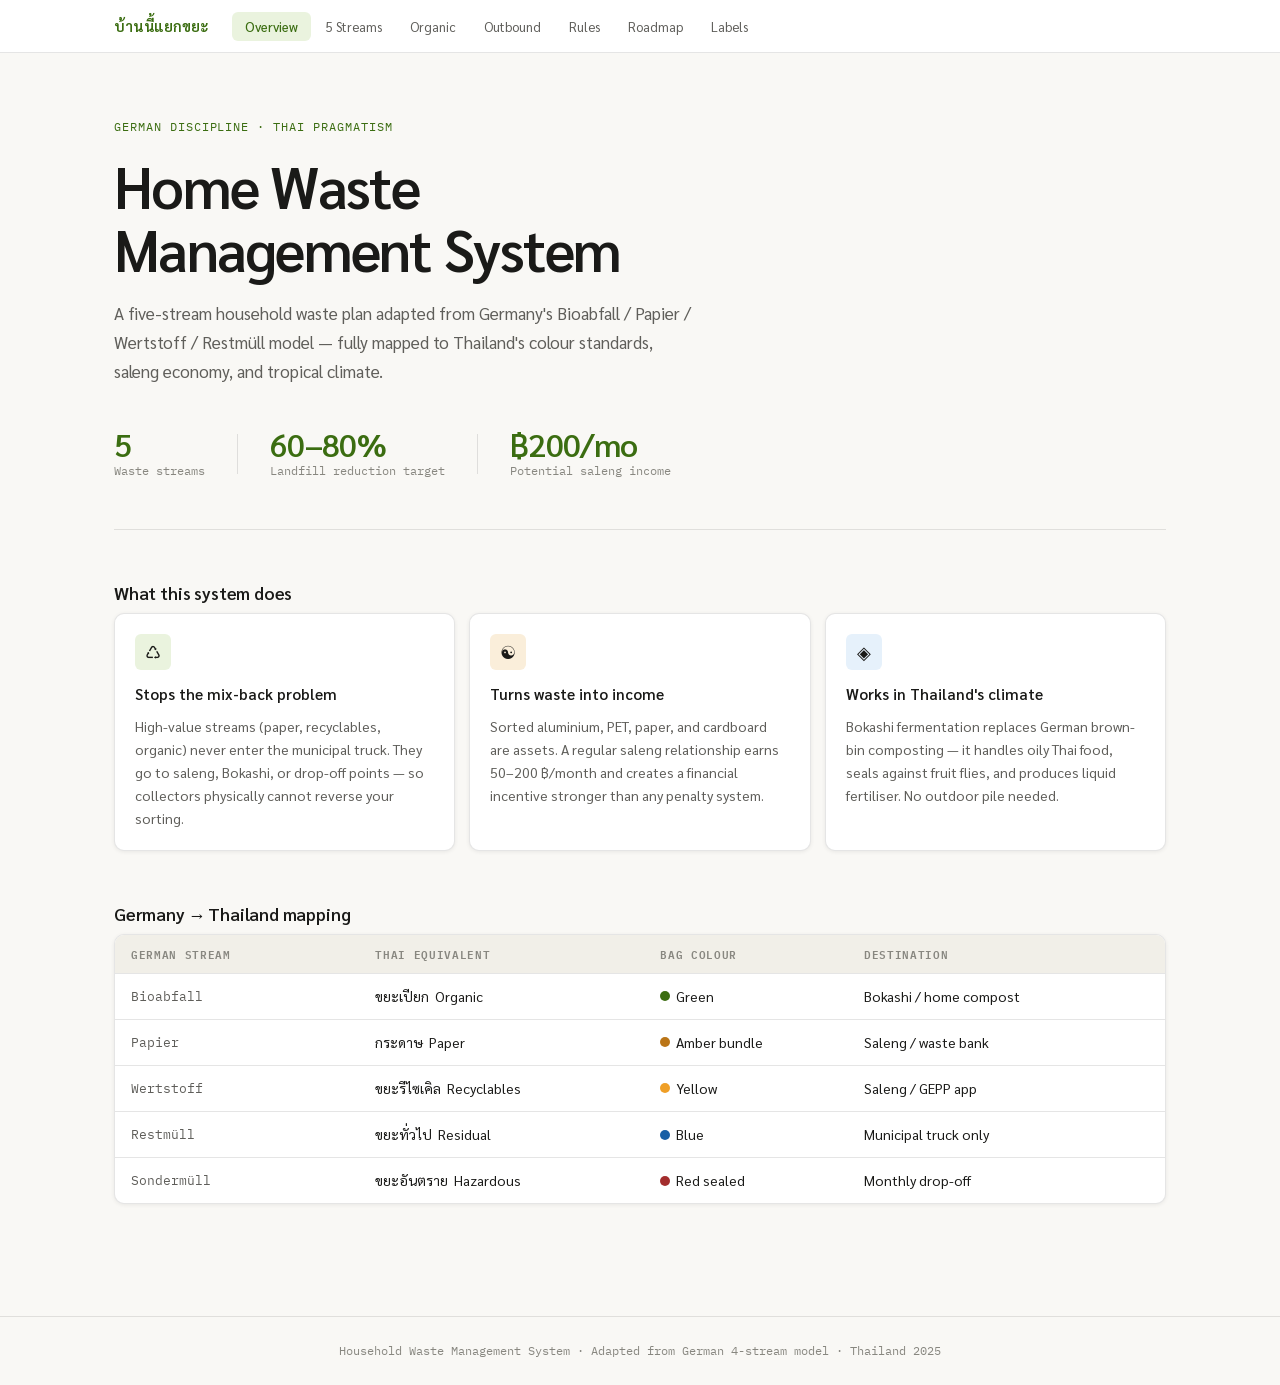
==== commit e68ab00a: "Mark Thai text lang="th" Every run of Thai letters in the page (the brand line, stream names, app na" ====
--- a/index.html
+++ b/index.html
@@ -1,770 +1,997 @@
-<!DOCTYPE html>
+<!doctype html>
 <html lang="en">
-<head>
-  <meta charset="UTF-8" />
-  <meta name="viewport" content="width=device-width, initial-scale=1.0" />
-  <title>Home Waste Management System — Thailand</title>
-  <link rel="preconnect" href="https://fonts.googleapis.com" />
-  <link rel="preconnect" href="https://fonts.gstatic.com" crossorigin />
-  <link href="https://fonts.googleapis.com/css2?family=Sarabun:wght@300;400;500;600&family=IBM+Plex+Mono:wght@400;500&display=swap" rel="stylesheet" />
-  <link rel="stylesheet" href="style.css" />
-</head>
-<body>
-
-  <!-- NAV -->
-  <nav class="nav" id="nav">
-    <div class="nav-inner">
-      <span class="nav-logo">บ้านนี้แยกขยะ</span>
-      <div class="nav-tabs" id="navTabs">
-        <button class="nav-tab active" data-panel="overview">Overview</button>
-        <button class="nav-tab" data-panel="streams">5 Streams</button>
-        <button class="nav-tab" data-panel="organic">Organic</button>
-        <button class="nav-tab" data-panel="outbound">Outbound</button>
-        <button class="nav-tab" data-panel="penalty">Rules</button>
-        <button class="nav-tab" data-panel="roadmap">Roadmap</button>
-        <button class="nav-tab" data-panel="labels">Labels</button>
+  <head>
+    <meta charset="UTF-8" />
+    <meta name="viewport" content="width=device-width, initial-scale=1.0" />
+    <title>Home Waste Management System — Thailand</title>
+    <link rel="preconnect" href="https://fonts.googleapis.com" />
+    <link rel="preconnect" href="https://fonts.gstatic.com" crossorigin />
+    <link
+      href="https://fonts.googleapis.com/css2?family=Sarabun:wght@300;400;500;600&family=IBM+Plex+Mono:wght@400;500&display=swap"
+      rel="stylesheet"
+    />
+    <link rel="stylesheet" href="style.css" />
+  </head>
+  <body>
+    <!-- NAV -->
+    <nav class="nav" id="nav">
+      <div class="nav-inner">
+        <span class="nav-logo"><span lang="th">บ้านนี้แยกขยะ</span></span>
+        <div class="nav-tabs" id="navTabs">
+          <button class="nav-tab active" data-panel="overview">Overview</button>
+          <button class="nav-tab" data-panel="streams">5 Streams</button>
+          <button class="nav-tab" data-panel="organic">Organic</button>
+          <button class="nav-tab" data-panel="outbound">Outbound</button>
+          <button class="nav-tab" data-panel="penalty">Rules</button>
+          <button class="nav-tab" data-panel="roadmap">Roadmap</button>
+          <button class="nav-tab" data-panel="labels">Labels</button>
+        </div>
+        <button class="nav-burger" id="navBurger" aria-label="Menu">
+          &#9776;
+        </button>
       </div>
-      <button class="nav-burger" id="navBurger" aria-label="Menu">&#9776;</button>
-    </div>
-  </nav>
-
-  <main class="main">
-
-    <!-- ══════════════════ OVERVIEW ══════════════════ -->
-    <section class="panel active" id="panel-overview">
-
-      <div class="hero">
-        <div class="hero-eyebrow">German discipline · Thai pragmatism</div>
-        <h1 class="hero-title">Home Waste<br>Management System</h1>
-        <p class="hero-sub">A five-stream household waste plan adapted from Germany's Bioabfall / Papier / Wertstoff / Restmüll model — fully mapped to Thailand's colour standards, saleng economy, and tropical climate.</p>
-        <div class="hero-stats">
-          <div class="stat">
-            <span class="stat-num">5</span>
-            <span class="stat-label">Waste streams</span>
-          </div>
-          <div class="stat-div"></div>
-          <div class="stat">
-            <span class="stat-num">60–80%</span>
-            <span class="stat-label">Landfill reduction target</span>
-          </div>
-          <div class="stat-div"></div>
-          <div class="stat">
-            <span class="stat-num">฿200/mo</span>
-            <span class="stat-label">Potential saleng income</span>
-          </div>
-        </div>
-      </div>
-
-      <div class="section">
-        <h2 class="section-title">What this system does</h2>
-        <div class="card-grid cols-3">
-          <div class="card">
-            <div class="card-icon icon-green">&#9850;</div>
-            <h3>Stops the mix-back problem</h3>
-            <p>High-value streams (paper, recyclables, organic) never enter the municipal truck. They go to saleng, Bokashi, or drop-off points — so collectors physically cannot reverse your sorting.</p>
-          </div>
-          <div class="card">
-            <div class="card-icon icon-amber">&#9775;</div>
-            <h3>Turns waste into income</h3>
-            <p>Sorted aluminium, PET, paper, and cardboard are assets. A regular saleng relationship earns 50–200 ฿/month and creates a financial incentive stronger than any penalty system.</p>
-          </div>
-          <div class="card">
-            <div class="card-icon icon-blue">&#9672;</div>
-            <h3>Works in Thailand's climate</h3>
-            <p>Bokashi fermentation replaces German brown-bin composting — it handles oily Thai food, seals against fruit flies, and produces liquid fertiliser. No outdoor pile needed.</p>
-          </div>
-        </div>
-      </div>
-
-      <div class="section">
-        <h2 class="section-title">Germany → Thailand mapping</h2>
-        <div class="mapping-table">
-          <div class="mapping-header">
-            <span>German stream</span>
-            <span>Thai equivalent</span>
-            <span>Bag colour</span>
-            <span>Destination</span>
-          </div>
-          <div class="mapping-row">
-            <span class="mono">Bioabfall</span>
-            <span>ขยะเปียก Organic</span>
-            <span><span class="dot" style="background:#3B6D11;"></span>Green</span>
-            <span>Bokashi / home compost</span>
-          </div>
-          <div class="mapping-row">
-            <span class="mono">Papier</span>
-            <span>กระดาษ Paper</span>
-            <span><span class="dot" style="background:#BA7517;"></span>Amber bundle</span>
-            <span>Saleng / waste bank</span>
-          </div>
-          <div class="mapping-row">
-            <span class="mono">Wertstoff</span>
-            <span>ขยะรีไซเคิล Recyclables</span>
-            <span><span class="dot" style="background:#EF9F27;"></span>Yellow</span>
-            <span>Saleng / GEPP app</span>
-          </div>
-          <div class="mapping-row">
-            <span class="mono">Restmüll</span>
-            <span>ขยะทั่วไป Residual</span>
-            <span><span class="dot" style="background:#185FA5;"></span>Blue</span>
-            <span>Municipal truck only</span>
-          </div>
-          <div class="mapping-row">
-            <span class="mono">Sondermüll</span>
-            <span>ขยะอันตราย Hazardous</span>
-            <span><span class="dot" style="background:#A32D2D;"></span>Red sealed</span>
-            <span>Monthly drop-off</span>
-          </div>
-        </div>
-      </div>
-
-    </section>
-
-    <!-- ══════════════════ STREAMS ══════════════════ -->
-    <section class="panel" id="panel-streams">
-
-      <div class="section">
-        <h2 class="section-title">The five streams</h2>
-        <p class="section-sub">Each stream has a fixed colour, bag type, and destination. The goal: only the blue residual bag ever touches the municipal truck.</p>
-
-        <div class="stream-grid">
-
-          <div class="stream-card" data-color="green">
-            <div class="stream-swatch sw-green">
-              <div class="sw-lid swl-green"></div>
-              <span class="sw-icon">&#127807;</span>
-            </div>
-            <div class="stream-body">
-              <div class="stream-name">Organic · ขยะเปียก</div>
-              <div class="stream-german">Bioabfall equivalent</div>
-              <div class="stream-bag"><span class="dot-sm" style="background:#3B6D11;"></span>Green biodegradable bag</div>
-              <div class="stream-size">15–20 L · kitchen, lidded</div>
-              <div class="yes-no">
-                <div class="yes">
-                  <div class="yn-head">Yes</div>
-                  Fruit/veg peels, cores<br>
-                  Eggshells, coffee grounds<br>
-                  Plain rice, noodles, bread<br>
-                  Leaves, garden trimmings
-                </div>
-                <div class="no">
-                  <div class="yn-head">No</div>
-                  Oily curries, sauces<br>
-                  Meat, fish, bones<br>
-                  Dairy, cooking oil<br>
-                  Plastic stickers on fruit
-                </div>
-              </div>
-            </div>
-          </div>
-
-          <div class="stream-card" data-color="amber">
-            <div class="stream-swatch sw-amber">
-              <div class="sw-lid swl-amber"></div>
-              <span class="sw-icon">&#128196;</span>
-            </div>
-            <div class="stream-body">
-              <div class="stream-name">Paper · กระดาษ</div>
-              <div class="stream-german">Papier equivalent</div>
-              <div class="stream-bag"><span class="dot-sm" style="background:#BA7517;"></span>No bag — tie with string</div>
-              <div class="stream-size">25–30 L basket · dry area</div>
-              <div class="yes-no">
-                <div class="yes">
-                  <div class="yn-head">Yes</div>
-                  Newspapers, magazines<br>
-                  Office paper, envelopes<br>
-                  Cardboard (flattened)<br>
-                  Paper bags, egg cartons
-                </div>
-                <div class="no">
-                  <div class="yn-head">No</div>
-                  Waxed / laminated paper<br>
-                  Greasy or wet paper<br>
-                  Coffee cups (plastic-lined)<br>
-                  Milk cartons → yellow bin
-                </div>
-              </div>
-            </div>
-          </div>
-
-          <div class="stream-card" data-color="yellow">
-            <div class="stream-swatch sw-yellow">
-              <div class="sw-lid swl-yellow"></div>
-              <span class="sw-icon">&#9851;</span>
-            </div>
-            <div class="stream-body">
-              <div class="stream-name">Recyclables · ขยะรีไซเคิล</div>
-              <div class="stream-german">Wertstoff equivalent</div>
-              <div class="stream-bag"><span class="dot-sm" style="background:#EF9F27;"></span>Yellow translucent bag</div>
-              <div class="stream-size">40–60 L · kitchen or balcony</div>
-              <div class="yes-no">
-                <div class="yes">
-                  <div class="yn-head">Yes</div>
-                  PET/HDPE bottles (crushed)<br>
-                  Aluminium cans, tins<br>
-                  Glass bottles (rinsed)<br>
-                  UHT cartons, plastic #1 #2 #5
-                </div>
-                <div class="no">
-                  <div class="yn-head">No</div>
-                  Styrofoam / foam trays<br>
-                  Chip bags, sachets<br>
-                  Dirty/oily containers<br>
-                  Straws, thin single-use bags
-                </div>
-              </div>
-            </div>
-          </div>
-
-          <div class="stream-card" data-color="blue">
-            <div class="stream-swatch sw-blue">
-              <div class="sw-lid swl-blue"></div>
-              <span class="sw-icon">&#128465;</span>
-            </div>
-            <div class="stream-body">
-              <div class="stream-name">Residual · ขยะทั่วไป</div>
-              <div class="stream-german">Restmüll equivalent</div>
-              <div class="stream-bag"><span class="dot-sm" style="background:#185FA5;"></span>Blue opaque bag</div>
-              <div class="stream-size">30–40 L · kitchen, beside organic</div>
-              <div class="yes-no">
-                <div class="yes">
-                  <div class="yn-head">Yes</div>
-                  Tissues, wet wipes, diapers<br>
-                  Styrofoam, foam trays<br>
-                  Broken ceramics, Pyrex<br>
-                  Chip bags, candy wrappers<br>
-                  Toothbrush, razor, cat litter
-                </div>
-                <div class="no">
-                  <div class="yn-head">No</div>
-                  Batteries → red box<br>
-                  Light bulbs → red box<br>
-                  Medicines → red box<br>
-                  Recyclables → yellow bag
-                </div>
-              </div>
-            </div>
-          </div>
-
-          <div class="stream-card" data-color="red">
-            <div class="stream-swatch sw-red">
-              <div class="sw-lid swl-red"></div>
-              <span class="sw-icon">&#9888;</span>
-            </div>
-            <div class="stream-body">
-              <div class="stream-name">Hazardous · ขยะอันตราย</div>
-              <div class="stream-german">Sondermüll equivalent</div>
-              <div class="stream-bag"><span class="dot-sm" style="background:#A32D2D;"></span>Red sealed bag / small box</div>
-              <div class="stream-size">5–10 L box · utility shelf, child-proof</div>
-              <div class="yes-no">
-                <div class="yes">
-                  <div class="yn-head">Yes</div>
-                  Batteries (tape terminals)<br>
-                  CFL/LED bulbs, tubes<br>
-                  Expired medicines<br>
-                  Paint, solvents, pesticide<br>
-                  Cooking oil (separate)
-                </div>
-                <div class="no">
-                  <div class="yn-head">Drop-off points</div>
-                  Big C, HomePro<br>
-                  Community hospitals<br>
-                  อบต. hazardous days<br>
-                  → Take monthly, never daily
-                </div>
-              </div>
-            </div>
-          </div>
-
-        </div>
-      </div>
-
-      <div class="section">
-        <h2 class="section-title">Where to buy in Thailand</h2>
-        <div class="card-grid cols-2">
-          <div class="card">
-            <h3>Bins</h3>
-            <p>HomePro, Thaiwatsadu, Daiso — buy any colour and add coloured stickers/spray paint to lids. Search <span class="mono">ถังขยะแยกสี</span> on Lazada/Shopee for pre-coloured sets.</p>
-          </div>
-          <div class="card">
-            <h3>Bags</h3>
-            <p>Makro, Big C, Tesco for bulk coloured bags. Blue and yellow are common. For biodegradable green bags search <span class="mono">ถุงย่อยสลายได้</span> on Lazada. Bokashi bran: search <span class="mono">โบกาฉิ</span>.</p>
-          </div>
-        </div>
-      </div>
-
-    </section>
-
-    <!-- ══════════════════ ORGANIC ══════════════════ -->
-    <section class="panel" id="panel-organic">
-
-      <div class="section">
-        <h2 class="section-title">Organic waste: the Thai challenge</h2>
-        <p class="section-sub">Most Thai municipalities don't collect organic waste separately yet. You process it at home — and Thailand's heat actually accelerates breakdown faster than Germany.</p>
-      </div>
-
-      <div class="section">
-        <div class="featured-card">
-          <div class="featured-tag">Recommended for Thai homes</div>
-          <h3>Bokashi composting · โบกาฉิ</h3>
-          <p>Anaerobic fermentation in a sealed bucket with inoculated bran. Unlike a compost pile, Bokashi handles all food waste including cooked food and small amounts of meat and fish — the dominant waste types in a Thai kitchen.</p>
-          <div class="bokashi-steps">
-            <div class="bstep"><span class="bstep-num">1</span><span>Layer food scraps in sealed bucket, sprinkle Bokashi bran, press to remove air, seal lid.</span></div>
-            <div class="bstep"><span class="bstep-num">2</span><span>Drain liquid every few days. Dilute 1:100 with water → excellent fertiliser for plants.</span></div>
-            <div class="bstep"><span class="bstep-num">3</span><span>When full, let ferment 2 weeks. Bury in soil or large pot to finish composting.</span></div>
-            <div class="bstep"><span class="bstep-num">4</span><span>Rotate two buckets so one is always available. No smell, no insects, no rodents.</span></div>
-          </div>
-        </div>
-      </div>
-
-      <div class="section">
-        <h2 class="section-title">Bokashi vs alternatives</h2>
-        <div class="compare-table">
-          <div class="compare-header">
-            <span>Feature</span>
-            <span class="c-bokashi">Bokashi</span>
-            <span class="c-compost">Compost pile</span>
-            <span class="c-worm">Worm farm</span>
-          </div>
-          <div class="compare-row">
-            <span>Accepts cooked food &amp; meat</span>
-            <span class="yes-cell">Yes</span>
-            <span class="no-cell">No</span>
-            <span class="no-cell">No</span>
-          </div>
-          <div class="compare-row">
-            <span>Flies and odour</span>
-            <span class="yes-cell">None</span>
-            <span class="no-cell">Possible</span>
-            <span class="warn-cell">Managed</span>
-          </div>
-          <div class="compare-row">
-            <span>Space needed</span>
-            <span class="yes-cell">2 small buckets</span>
-            <span class="warn-cell">Outdoor bin</span>
-            <span class="warn-cell">Shaded box</span>
-          </div>
-          <div class="compare-row">
-            <span>Liquid fertiliser output</span>
-            <span class="yes-cell">Yes</span>
-            <span class="no-cell">No</span>
-            <span class="yes-cell">Yes</span>
-          </div>
-          <div class="compare-row">
-            <span>Condo / no-garden friendly</span>
-            <span class="yes-cell">Yes</span>
-            <span class="no-cell">No</span>
-            <span class="warn-cell">Balcony ok</span>
-          </div>
-          <div class="compare-row">
-            <span>Needs burial / second step</span>
-            <span class="warn-cell">Yes</span>
-            <span class="no-cell">No</span>
-            <span class="yes-cell">No</span>
-          </div>
-        </div>
-      </div>
-
-      <div class="section">
-        <h2 class="section-title">Can't compost at home?</h2>
-        <div class="card-grid cols-3">
-          <div class="card">
-            <h3>Freeze &amp; donate</h3>
-            <p>Freeze scraps to kill pests, then donate to a local temple, school, or community garden that composts. Many Bangkok temples run composting programs.</p>
-          </div>
-          <div class="card">
-            <h3>Municipal green bin</h3>
-            <p>Check with your เทศบาล — many Bangkok districts and some provincial cities now collect organic waste separately on designated days.</p>
-          </div>
-          <div class="card">
-            <h3>Trash Hero Thailand</h3>
-            <p>Community-based cleanup and composting network. Good for bulk organic donation and connecting with local eco-communities.</p>
-          </div>
-        </div>
-      </div>
-
-    </section>
-
-    <!-- ══════════════════ OUTBOUND ══════════════════ -->
-    <section class="panel" id="panel-outbound">
-
-      <div class="section">
-        <h2 class="section-title">The mix-back problem — and the fix</h2>
-        <p class="section-sub">The core challenge: collectors dump everything into one truck. The solution is to remove your valuable streams from municipal collection entirely, so they can never be mixed back.</p>
-        <div class="rule-box">
-          <span class="rule-label">Golden rule</span>
-          Only the blue residual bag ever goes into the public truck. All other streams have dedicated, separate destinations.
-        </div>
-      </div>
-
-      <div class="section">
-        <h2 class="section-title">Outbound routes by stream</h2>
-        <div class="route-list">
-          <div class="route-row">
-            <span class="dot" style="background:#3B6D11;"></span>
-            <span class="route-stream">Organic</span>
-            <span class="route-arrow">→</span>
-            <span class="route-dest">Bokashi bucket or home compost</span>
-            <span class="badge-success">Zero municipal contact</span>
-          </div>
-          <div class="route-row">
-            <span class="dot" style="background:#BA7517;"></span>
-            <span class="route-stream">Paper</span>
-            <span class="route-arrow">→</span>
-            <span class="route-dest">Saleng / ธนาคารขยะ</span>
-            <span class="badge-success">Sells for 3–8 ฿/kg</span>
-          </div>
-          <div class="route-row">
-            <span class="dot" style="background:#EF9F27;"></span>
-            <span class="route-stream">Recyclables</span>
-            <span class="route-arrow">→</span>
-            <span class="route-dest">Saleng / GEPP / WONGPANit</span>
-            <span class="badge-success">Aluminium 30–50 ฿/kg</span>
-          </div>
-          <div class="route-row">
-            <span class="dot" style="background:#185FA5;"></span>
-            <span class="route-stream">Residual</span>
-            <span class="route-arrow">→</span>
-            <span class="route-dest">Municipal truck (blue bag only)</span>
-            <span class="badge-neutral">True non-recyclables only</span>
-          </div>
-          <div class="route-row">
-            <span class="dot" style="background:#A32D2D;"></span>
-            <span class="route-stream">Hazardous</span>
-            <span class="route-arrow">→</span>
-            <span class="route-dest">Big C / HomePro / อบต. day</span>
-            <span class="badge-warn">Monthly drop-off</span>
-          </div>
-        </div>
-      </div>
-
-      <div class="section">
-        <h2 class="section-title">If you must use the municipal truck for all bags</h2>
-        <div class="card-grid cols-2">
-          <div class="card">
-            <h3>Colour-code everything</h3>
-            <p>Use clearly different coloured bags for each stream. Translucent yellow bags show contents visibly. Attach waterproof Thai-language tags to each bag identifying the stream.</p>
-          </div>
-          <div class="card">
-            <h3>Put bags out last-minute</h3>
-            <p>Only put bags out 15–30 minutes before the truck arrives. Bags left overnight get mixed by informal collectors or rain damage destroys the colour coding.</p>
-          </div>
-          <div class="card">
-            <h3>Talk to your collector</h3>
-            <p>Introduce yourself, explain you're separating waste, ask them to keep bags separate. Offer cold water or snacks. Personal rapport changes behaviour more than any label.</p>
-          </div>
-          <div class="card">
-            <h3>Labelled outdoor bins</h3>
-            <p>Place official-coloured bins outside with matching bags inside. Visual separation of bins makes it harder for collectors to mix casually.</p>
-          </div>
-        </div>
-      </div>
-
-      <div class="section">
-        <h2 class="section-title">Thailand recycling apps &amp; services</h2>
-        <div class="app-grid">
-          <div class="app-card">
-            <div class="app-name">GEPP · เก็บ</div>
-            <div class="app-desc">Schedules recyclable pickup from your home. Available Bangkok and major cities.</div>
-          </div>
-          <div class="app-card">
-            <div class="app-name">WONGPANit · วงษ์พานิช</div>
-            <div class="app-desc">Major scrap dealer chain. Transparent per-kg pricing, home pickup scheduling.</div>
-          </div>
-          <div class="app-card">
-            <div class="app-name">ธนาคารขยะ</div>
-            <div class="app-desc">Community waste banks at temples, schools, villages. Credits as savings. Search "ธนาคารขยะ ใกล้ฉัน".</div>
-          </div>
-          <div class="app-card">
-            <div class="app-name">ซาเล้ง · Local saleng</div>
-            <div class="app-desc">Informal waste buyer with truck or tricycle. Set a regular Saturday pickup. Zero chance of stream mixing.</div>
-          </div>
-        </div>
-      </div>
-
-    </section>
-
-    <!-- ══════════════════ PENALTY ══════════════════ -->
-    <section class="panel" id="panel-penalty">
-
-      <div class="section">
-        <h2 class="section-title">Household compliance system</h2>
-        <p class="section-sub">Behaviour change requires structure. The fine system is light enough not to cause conflict, heavy enough to make people think twice.</p>
-      </div>
-
-      <div class="section">
-        <h2 class="section-title">Violation rules</h2>
-        <div class="penalty-table">
-          <div class="pen-row">
-            <span class="pen-icon warn">!</span>
-            <div class="pen-info">
-              <div class="pen-name">Wrong bin — first offence</div>
-              <div class="pen-eg">e.g. plastic bottle in blue bag</div>
-            </div>
-            <span class="badge-warn">20 ฿ fine</span>
-          </div>
-          <div class="pen-row">
-            <span class="pen-icon warn">!!</span>
-            <div class="pen-info">
-              <div class="pen-name">Repeated wrong bin</div>
-              <div class="pen-eg">Same person, same mistake again</div>
-            </div>
-            <span class="badge-warn">20 ฿ + wash that bin for 1 week</span>
-          </div>
-          <div class="pen-row">
-            <span class="pen-icon warn">~</span>
-            <div class="pen-info">
-              <div class="pen-name">Oily container in yellow bag</div>
-              <div class="pen-eg">Contaminates the whole recyclables batch</div>
-            </div>
-            <span class="badge-warn">20 ฿ fine</span>
-          </div>
-          <div class="pen-row">
-            <span class="pen-icon danger">X</span>
-            <div class="pen-info">
-              <div class="pen-name">No bag colour coding at all</div>
-              <div class="pen-eg">Bag refused at collection point</div>
-            </div>
-            <span class="badge-danger">Bag not collected</span>
-          </div>
-          <div class="pen-row">
-            <span class="pen-icon danger">฿</span>
-            <div class="pen-info">
-              <div class="pen-name">Dumping outside bin day</div>
-              <div class="pen-eg">Thai municipal law applies</div>
-            </div>
-            <span class="badge-danger">฿200–2,000 legal fine</span>
-          </div>
-        </div>
-        <div class="note-box">Fines go into a transparent <strong>Recycling Jar</strong> on the kitchen counter. At month-end: group treat or environmental charity donation. A rotating weekly <strong>Sorting Inspector</strong> (family member) checks bins before collection day and issues fines.</div>
-      </div>
-
-      <div class="section">
-        <h2 class="section-title">Reward system</h2>
-        <div class="reward-grid">
-          <div class="reward-card">
-            <div class="reward-star">&#9733;</div>
-            <div class="reward-cond">Zero violations in a week</div>
-            <div class="reward-prize">1 star on fridge chart</div>
-          </div>
-          <div class="reward-card">
-            <div class="reward-star">&#9733;&#9733;&#9733;&#9733;</div>
-            <div class="reward-cond">4 consecutive stars</div>
-            <div class="reward-prize">Choose weekend activity or skip a chore</div>
-          </div>
-          <div class="reward-card">
-            <div class="reward-star">฿</div>
-            <div class="reward-cond">Recyclables sold to saleng</div>
-            <div class="reward-prize">50–200 ฿/month household treat fund</div>
-          </div>
-          <div class="reward-card">
-            <div class="reward-star">&#127873;</div>
-            <div class="reward-cond">Children: sticker per correct day</div>
-            <div class="reward-prize">Small book or toy at milestone</div>
-          </div>
-        </div>
-      </div>
-
-      <div class="section">
-        <h2 class="section-title">Onboarding checklist</h2>
-        <div class="checklist">
-          <label class="check-item"><input type="checkbox" /><span>Hold 30-minute family meeting — walk through all 5 bins together</span></label>
-          <label class="check-item"><input type="checkbox" /><span>Practice-sort a sample bag of mixed trash to test understanding</span></label>
-          <label class="check-item"><input type="checkbox" /><span>Post Thai sorting poster above bins</span></label>
-          <label class="check-item"><input type="checkbox" /><span>Train household helpers — add poster in their language if needed</span></label>
-          <label class="check-item"><input type="checkbox" /><span>Run one warning-only week before fines start</span></label>
-          <label class="check-item"><input type="checkbox" /><span>Place Recycling Jar on kitchen counter, visible to everyone</span></label>
-        </div>
-      </div>
-
-    </section>
-
-    <!-- ══════════════════ ROADMAP ══════════════════ -->
-    <section class="panel" id="panel-roadmap">
-
-      <div class="section">
-        <h2 class="section-title">4-week implementation roadmap</h2>
-        <p class="section-sub">Start simple: organic + recyclables + residual is enough in week one. Add paper separation once the household is comfortable.</p>
-      </div>
-
-      <div class="week-grid">
-        <div class="week-card">
-          <div class="week-label">Week 1</div>
-          <div class="week-title">Setup &amp; purchase</div>
-          <ul class="week-list">
-            <li>Buy 5 bins + coloured bags</li>
-            <li>Print and laminate sorting poster</li>
-            <li>Call เทศบาล re: collection days</li>
-            <li>Find nearest saleng / waste bank</li>
-            <li>Find hazardous drop-off point</li>
-            <li>Order Bokashi bucket + bran</li>
-            <li>Position all bins in place</li>
-          </ul>
-        </div>
-        <div class="week-card">
-          <div class="week-label">Week 2</div>
-          <div class="week-title">Soft launch</div>
-          <ul class="week-list">
-            <li>Family meeting + walkthrough</li>
-            <li>Practice sort a bag of mixed trash</li>
-            <li>Warning-only week — no fines yet</li>
-            <li>Start Bokashi first bucket</li>
-            <li>Begin bundling paper separately</li>
-            <li>Train any household helpers</li>
-            <li>Put up Thai labels on all bins</li>
-          </ul>
-        </div>
-        <div class="week-card">
-          <div class="week-label">Week 3</div>
-          <div class="week-title">Go live</div>
-          <ul class="week-list">
-            <li>Fines begin (20 ฿/violation)</li>
-            <li>Contact saleng for first pickup</li>
-            <li>Evening bin checks begin</li>
-            <li>First blue bag out on collection day</li>
-            <li>First Bokashi bucket full → bury</li>
-            <li>Hazardous box: begin filling</li>
-            <li>Jar on counter, visible to all</li>
-          </ul>
-        </div>
-        <div class="week-card">
-          <div class="week-label">Week 4</div>
-          <div class="week-title">Review &amp; optimise</div>
-          <ul class="week-list">
-            <li>Measure residual bag volume</li>
-            <li>Adjust bin sizes if needed</li>
-            <li>Count saleng income earned</li>
-            <li>First hazardous drop-off visit</li>
-            <li>Update poster for any confusion</li>
-            <li>Celebrate first reward if earned</li>
-            <li>Share system with one neighbour</li>
-          </ul>
-        </div>
-      </div>
-
-      <div class="section" style="margin-top:2rem;">
-        <h2 class="section-title">Ongoing maintenance</h2>
-        <div class="maint-grid">
-          <div class="maint-card">
-            <div class="maint-freq">Weekly</div>
+    </nav>
+
+    <main class="main">
+      <!-- ══════════════════ OVERVIEW ══════════════════ -->
+      <section class="panel active" id="panel-overview">
+        <div class="hero">
+          <div class="hero-eyebrow">German discipline · Thai pragmatism</div>
+          <h1 class="hero-title">Home Waste<br />Management System</h1>
+          <p class="hero-sub">
+            A five-stream household waste plan adapted from Germany's Bioabfall
+            / Papier / Wertstoff / Restmüll model — fully mapped to Thailand's
+            colour standards, saleng economy, and tropical climate.
+          </p>
+          <div class="hero-stats">
+            <div class="stat">
+              <span class="stat-num">5</span>
+              <span class="stat-label">Waste streams</span>
+            </div>
+            <div class="stat-div"></div>
+            <div class="stat">
+              <span class="stat-num">60–80%</span>
+              <span class="stat-label">Landfill reduction target</span>
+            </div>
+            <div class="stat-div"></div>
+            <div class="stat">
+              <span class="stat-num">฿200/mo</span>
+              <span class="stat-label">Potential saleng income</span>
+            </div>
+          </div>
+        </div>
+
+        <div class="section">
+          <h2 class="section-title">What this system does</h2>
+          <div class="card-grid cols-3">
+            <div class="card">
+              <div class="card-icon icon-green">&#9850;</div>
+              <h3>Stops the mix-back problem</h3>
+              <p>
+                High-value streams (paper, recyclables, organic) never enter the
+                municipal truck. They go to saleng, Bokashi, or drop-off points
+                — so collectors physically cannot reverse your sorting.
+              </p>
+            </div>
+            <div class="card">
+              <div class="card-icon icon-amber">&#9775;</div>
+              <h3>Turns waste into income</h3>
+              <p>
+                Sorted aluminium, PET, paper, and cardboard are assets. A
+                regular saleng relationship earns 50–200 ฿/month and creates a
+                financial incentive stronger than any penalty system.
+              </p>
+            </div>
+            <div class="card">
+              <div class="card-icon icon-blue">&#9672;</div>
+              <h3>Works in Thailand's climate</h3>
+              <p>
+                Bokashi fermentation replaces German brown-bin composting — it
+                handles oily Thai food, seals against fruit flies, and produces
+                liquid fertiliser. No outdoor pile needed.
+              </p>
+            </div>
+          </div>
+        </div>
+
+        <div class="section">
+          <h2 class="section-title">Germany → Thailand mapping</h2>
+          <div class="mapping-table">
+            <div class="mapping-header">
+              <span>German stream</span>
+              <span>Thai equivalent</span>
+              <span>Bag colour</span>
+              <span>Destination</span>
+            </div>
+            <div class="mapping-row">
+              <span class="mono">Bioabfall</span>
+              <span><span lang="th">ขยะเปียก</span> Organic</span>
+              <span
+                ><span class="dot" style="background: #3b6d11"></span
+                >Green</span
+              >
+              <span>Bokashi / home compost</span>
+            </div>
+            <div class="mapping-row">
+              <span class="mono">Papier</span>
+              <span><span lang="th">กระดาษ</span> Paper</span>
+              <span
+                ><span class="dot" style="background: #ba7517"></span>Amber
+                bundle</span
+              >
+              <span>Saleng / waste bank</span>
+            </div>
+            <div class="mapping-row">
+              <span class="mono">Wertstoff</span>
+              <span><span lang="th">ขยะรีไซเคิล</span> Recyclables</span>
+              <span
+                ><span class="dot" style="background: #ef9f27"></span
+                >Yellow</span
+              >
+              <span>Saleng / GEPP app</span>
+            </div>
+            <div class="mapping-row">
+              <span class="mono">Restmüll</span>
+              <span><span lang="th">ขยะทั่วไป</span> Residual</span>
+              <span
+                ><span class="dot" style="background: #185fa5"></span>Blue</span
+              >
+              <span>Municipal truck only</span>
+            </div>
+            <div class="mapping-row">
+              <span class="mono">Sondermüll</span>
+              <span><span lang="th">ขยะอันตราย</span> Hazardous</span>
+              <span
+                ><span class="dot" style="background: #a32d2d"></span>Red
+                sealed</span
+              >
+              <span>Monthly drop-off</span>
+            </div>
+          </div>
+        </div>
+      </section>
+
+      <!-- ══════════════════ STREAMS ══════════════════ -->
+      <section class="panel" id="panel-streams">
+        <div class="section">
+          <h2 class="section-title">The five streams</h2>
+          <p class="section-sub">
+            Each stream has a fixed colour, bag type, and destination. The goal:
+            only the blue residual bag ever touches the municipal truck.
+          </p>
+
+          <div class="stream-grid">
+            <div class="stream-card" data-color="green">
+              <div class="stream-swatch sw-green">
+                <div class="sw-lid swl-green"></div>
+                <span class="sw-icon">&#127807;</span>
+              </div>
+              <div class="stream-body">
+                <div class="stream-name">Organic · <span lang="th">ขยะเปียก</span></div>
+                <div class="stream-german">Bioabfall equivalent</div>
+                <div class="stream-bag">
+                  <span class="dot-sm" style="background: #3b6d11"></span>Green
+                  biodegradable bag
+                </div>
+                <div class="stream-size">15–20 L · kitchen, lidded</div>
+                <div class="yes-no">
+                  <div class="yes">
+                    <div class="yn-head">Yes</div>
+                    Fruit/veg peels, cores<br />
+                    Eggshells, coffee grounds<br />
+                    Plain rice, noodles, bread<br />
+                    Leaves, garden trimmings
+                  </div>
+                  <div class="no">
+                    <div class="yn-head">No</div>
+                    Oily curries, sauces<br />
+                    Meat, fish, bones<br />
+                    Dairy, cooking oil<br />
+                    Plastic stickers on fruit
+                  </div>
+                </div>
+              </div>
+            </div>
+
+            <div class="stream-card" data-color="amber">
+              <div class="stream-swatch sw-amber">
+                <div class="sw-lid swl-amber"></div>
+                <span class="sw-icon">&#128196;</span>
+              </div>
+              <div class="stream-body">
+                <div class="stream-name">Paper · <span lang="th">กระดาษ</span></div>
+                <div class="stream-german">Papier equivalent</div>
+                <div class="stream-bag">
+                  <span class="dot-sm" style="background: #ba7517"></span>No bag
+                  — tie with string
+                </div>
+                <div class="stream-size">25–30 L basket · dry area</div>
+                <div class="yes-no">
+                  <div class="yes">
+                    <div class="yn-head">Yes</div>
+                    Newspapers, magazines<br />
+                    Office paper, envelopes<br />
+                    Cardboard (flattened)<br />
+                    Paper bags, egg cartons
+                  </div>
+                  <div class="no">
+                    <div class="yn-head">No</div>
+                    Waxed / laminated paper<br />
+                    Greasy or wet paper<br />
+                    Coffee cups (plastic-lined)<br />
+                    Milk cartons → yellow bin
+                  </div>
+                </div>
+              </div>
+            </div>
+
+            <div class="stream-card" data-color="yellow">
+              <div class="stream-swatch sw-yellow">
+                <div class="sw-lid swl-yellow"></div>
+                <span class="sw-icon">&#9851;</span>
+              </div>
+              <div class="stream-body">
+                <div class="stream-name">Recyclables · <span lang="th">ขยะรีไซเคิล</span></div>
+                <div class="stream-german">Wertstoff equivalent</div>
+                <div class="stream-bag">
+                  <span class="dot-sm" style="background: #ef9f27"></span>Yellow
+                  translucent bag
+                </div>
+                <div class="stream-size">40–60 L · kitchen or balcony</div>
+                <div class="yes-no">
+                  <div class="yes">
+                    <div class="yn-head">Yes</div>
+                    PET/HDPE bottles (crushed)<br />
+                    Aluminium cans, tins<br />
+                    Glass bottles (rinsed)<br />
+                    UHT cartons, plastic #1 #2 #5
+                  </div>
+                  <div class="no">
+                    <div class="yn-head">No</div>
+                    Styrofoam / foam trays<br />
+                    Chip bags, sachets<br />
+                    Dirty/oily containers<br />
+                    Straws, thin single-use bags
+                  </div>
+                </div>
+              </div>
+            </div>
+
+            <div class="stream-card" data-color="blue">
+              <div class="stream-swatch sw-blue">
+                <div class="sw-lid swl-blue"></div>
+                <span class="sw-icon">&#128465;</span>
+              </div>
+              <div class="stream-body">
+                <div class="stream-name">Residual · <span lang="th">ขยะทั่วไป</span></div>
+                <div class="stream-german">Restmüll equivalent</div>
+                <div class="stream-bag">
+                  <span class="dot-sm" style="background: #185fa5"></span>Blue
+                  opaque bag
+                </div>
+                <div class="stream-size">30–40 L · kitchen, beside organic</div>
+                <div class="yes-no">
+                  <div class="yes">
+                    <div class="yn-head">Yes</div>
+                    Tissues, wet wipes, diapers<br />
+                    Styrofoam, foam trays<br />
+                    Broken ceramics, Pyrex<br />
+                    Chip bags, candy wrappers<br />
+                    Toothbrush, razor, cat litter
+                  </div>
+                  <div class="no">
+                    <div class="yn-head">No</div>
+                    Batteries → red box<br />
+                    Light bulbs → red box<br />
+                    Medicines → red box<br />
+                    Recyclables → yellow bag
+                  </div>
+                </div>
+              </div>
+            </div>
+
+            <div class="stream-card" data-color="red">
+              <div class="stream-swatch sw-red">
+                <div class="sw-lid swl-red"></div>
+                <span class="sw-icon">&#9888;</span>
+              </div>
+              <div class="stream-body">
+                <div class="stream-name">Hazardous · <span lang="th">ขยะอันตราย</span></div>
+                <div class="stream-german">Sondermüll equivalent</div>
+                <div class="stream-bag">
+                  <span class="dot-sm" style="background: #a32d2d"></span>Red
+                  sealed bag / small box
+                </div>
+                <div class="stream-size">
+                  5–10 L box · utility shelf, child-proof
+                </div>
+                <div class="yes-no">
+                  <div class="yes">
+                    <div class="yn-head">Yes</div>
+                    Batteries (tape terminals)<br />
+                    CFL/LED bulbs, tubes<br />
+                    Expired medicines<br />
+                    Paint, solvents, pesticide<br />
+                    Cooking oil (separate)
+                  </div>
+                  <div class="no">
+                    <div class="yn-head">Drop-off points</div>
+                    Big C, HomePro<br />
+                    Community hospitals<br />
+                    <span lang="th">อบต</span>. hazardous days<br />
+                    → Take monthly, never daily
+                  </div>
+                </div>
+              </div>
+            </div>
+          </div>
+        </div>
+
+        <div class="section">
+          <h2 class="section-title">Where to buy in Thailand</h2>
+          <div class="card-grid cols-2">
+            <div class="card">
+              <h3>Bins</h3>
+              <p>
+                HomePro, Thaiwatsadu, Daiso — buy any colour and add coloured
+                stickers/spray paint to lids. Search
+                <span class="mono"><span lang="th">ถังขยะแยกสี</span></span> on Lazada/Shopee for
+                pre-coloured sets.
+              </p>
+            </div>
+            <div class="card">
+              <h3>Bags</h3>
+              <p>
+                Makro, Big C, Tesco for bulk coloured bags. Blue and yellow are
+                common. For biodegradable green bags search
+                <span class="mono"><span lang="th">ถุงย่อยสลายได้</span></span> on Lazada. Bokashi
+                bran: search <span class="mono"><span lang="th">โบกาฉิ</span></span>.
+              </p>
+            </div>
+          </div>
+        </div>
+      </section>
+
+      <!-- ══════════════════ ORGANIC ══════════════════ -->
+      <section class="panel" id="panel-organic">
+        <div class="section">
+          <h2 class="section-title">Organic waste: the Thai challenge</h2>
+          <p class="section-sub">
+            Most Thai municipalities don't collect organic waste separately yet.
+            You process it at home — and Thailand's heat actually accelerates
+            breakdown faster than Germany.
+          </p>
+        </div>
+
+        <div class="section">
+          <div class="featured-card">
+            <div class="featured-tag">Recommended for Thai homes</div>
+            <h3>Bokashi composting · <span lang="th">โบกาฉิ</span></h3>
+            <p>
+              Anaerobic fermentation in a sealed bucket with inoculated bran.
+              Unlike a compost pile, Bokashi handles all food waste including
+              cooked food and small amounts of meat and fish — the dominant
+              waste types in a Thai kitchen.
+            </p>
+            <div class="bokashi-steps">
+              <div class="bstep">
+                <span class="bstep-num">1</span
+                ><span
+                  >Layer food scraps in sealed bucket, sprinkle Bokashi bran,
+                  press to remove air, seal lid.</span
+                >
+              </div>
+              <div class="bstep">
+                <span class="bstep-num">2</span
+                ><span
+                  >Drain liquid every few days. Dilute 1:100 with water →
+                  excellent fertiliser for plants.</span
+                >
+              </div>
+              <div class="bstep">
+                <span class="bstep-num">3</span
+                ><span
+                  >When full, let ferment 2 weeks. Bury in soil or large pot to
+                  finish composting.</span
+                >
+              </div>
+              <div class="bstep">
+                <span class="bstep-num">4</span
+                ><span
+                  >Rotate two buckets so one is always available. No smell, no
+                  insects, no rodents.</span
+                >
+              </div>
+            </div>
+          </div>
+        </div>
+
+        <div class="section">
+          <h2 class="section-title">Bokashi vs alternatives</h2>
+          <div class="compare-table">
+            <div class="compare-header">
+              <span>Feature</span>
+              <span class="c-bokashi">Bokashi</span>
+              <span class="c-compost">Compost pile</span>
+              <span class="c-worm">Worm farm</span>
+            </div>
+            <div class="compare-row">
+              <span>Accepts cooked food &amp; meat</span>
+              <span class="yes-cell">Yes</span>
+              <span class="no-cell">No</span>
+              <span class="no-cell">No</span>
+            </div>
+            <div class="compare-row">
+              <span>Flies and odour</span>
+              <span class="yes-cell">None</span>
+              <span class="no-cell">Possible</span>
+              <span class="warn-cell">Managed</span>
+            </div>
+            <div class="compare-row">
+              <span>Space needed</span>
+              <span class="yes-cell">2 small buckets</span>
+              <span class="warn-cell">Outdoor bin</span>
+              <span class="warn-cell">Shaded box</span>
+            </div>
+            <div class="compare-row">
+              <span>Liquid fertiliser output</span>
+              <span class="yes-cell">Yes</span>
+              <span class="no-cell">No</span>
+              <span class="yes-cell">Yes</span>
+            </div>
+            <div class="compare-row">
+              <span>Condo / no-garden friendly</span>
+              <span class="yes-cell">Yes</span>
+              <span class="no-cell">No</span>
+              <span class="warn-cell">Balcony ok</span>
+            </div>
+            <div class="compare-row">
+              <span>Needs burial / second step</span>
+              <span class="warn-cell">Yes</span>
+              <span class="no-cell">No</span>
+              <span class="yes-cell">No</span>
+            </div>
+          </div>
+        </div>
+
+        <div class="section">
+          <h2 class="section-title">Can't compost at home?</h2>
+          <div class="card-grid cols-3">
+            <div class="card">
+              <h3>Freeze &amp; donate</h3>
+              <p>
+                Freeze scraps to kill pests, then donate to a local temple,
+                school, or community garden that composts. Many Bangkok temples
+                run composting programs.
+              </p>
+            </div>
+            <div class="card">
+              <h3>Municipal green bin</h3>
+              <p>
+                Check with your <span lang="th">เทศบาล</span> — many Bangkok districts and some
+                provincial cities now collect organic waste separately on
+                designated days.
+              </p>
+            </div>
+            <div class="card">
+              <h3>Trash Hero Thailand</h3>
+              <p>
+                Community-based cleanup and composting network. Good for bulk
+                organic donation and connecting with local eco-communities.
+              </p>
+            </div>
+          </div>
+        </div>
+      </section>
+
+      <!-- ══════════════════ OUTBOUND ══════════════════ -->
+      <section class="panel" id="panel-outbound">
+        <div class="section">
+          <h2 class="section-title">The mix-back problem — and the fix</h2>
+          <p class="section-sub">
+            The core challenge: collectors dump everything into one truck. The
+            solution is to remove your valuable streams from municipal
+            collection entirely, so they can never be mixed back.
+          </p>
+          <div class="rule-box">
+            <span class="rule-label">Golden rule</span>
+            Only the blue residual bag ever goes into the public truck. All
+            other streams have dedicated, separate destinations.
+          </div>
+        </div>
+
+        <div class="section">
+          <h2 class="section-title">Outbound routes by stream</h2>
+          <div class="route-list">
+            <div class="route-row">
+              <span class="dot" style="background: #3b6d11"></span>
+              <span class="route-stream">Organic</span>
+              <span class="route-arrow">→</span>
+              <span class="route-dest">Bokashi bucket or home compost</span>
+              <span class="badge-success">Zero municipal contact</span>
+            </div>
+            <div class="route-row">
+              <span class="dot" style="background: #ba7517"></span>
+              <span class="route-stream">Paper</span>
+              <span class="route-arrow">→</span>
+              <span class="route-dest">Saleng / <span lang="th">ธนาคารขยะ</span></span>
+              <span class="badge-success">Sells for 3–8 ฿/kg</span>
+            </div>
+            <div class="route-row">
+              <span class="dot" style="background: #ef9f27"></span>
+              <span class="route-stream">Recyclables</span>
+              <span class="route-arrow">→</span>
+              <span class="route-dest">Saleng / GEPP / WONGPANit</span>
+              <span class="badge-success">Aluminium 30–50 ฿/kg</span>
+            </div>
+            <div class="route-row">
+              <span class="dot" style="background: #185fa5"></span>
+              <span class="route-stream">Residual</span>
+              <span class="route-arrow">→</span>
+              <span class="route-dest">Municipal truck (blue bag only)</span>
+              <span class="badge-neutral">True non-recyclables only</span>
+            </div>
+            <div class="route-row">
+              <span class="dot" style="background: #a32d2d"></span>
+              <span class="route-stream">Hazardous</span>
+              <span class="route-arrow">→</span>
+              <span class="route-dest">Big C / HomePro / <span lang="th">อบต</span>. day</span>
+              <span class="badge-warn">Monthly drop-off</span>
+            </div>
+          </div>
+        </div>
+
+        <div class="section">
+          <h2 class="section-title">
+            If you must use the municipal truck for all bags
+          </h2>
+          <div class="card-grid cols-2">
+            <div class="card">
+              <h3>Colour-code everything</h3>
+              <p>
+                Use clearly different coloured bags for each stream. Translucent
+                yellow bags show contents visibly. Attach waterproof
+                Thai-language tags to each bag identifying the stream.
+              </p>
+            </div>
+            <div class="card">
+              <h3>Put bags out last-minute</h3>
+              <p>
+                Only put bags out 15–30 minutes before the truck arrives. Bags
+                left overnight get mixed by informal collectors or rain damage
+                destroys the colour coding.
+              </p>
+            </div>
+            <div class="card">
+              <h3>Talk to your collector</h3>
+              <p>
+                Introduce yourself, explain you're separating waste, ask them to
+                keep bags separate. Offer cold water or snacks. Personal rapport
+                changes behaviour more than any label.
+              </p>
+            </div>
+            <div class="card">
+              <h3>Labelled outdoor bins</h3>
+              <p>
+                Place official-coloured bins outside with matching bags inside.
+                Visual separation of bins makes it harder for collectors to mix
+                casually.
+              </p>
+            </div>
+          </div>
+        </div>
+
+        <div class="section">
+          <h2 class="section-title">Thailand recycling apps &amp; services</h2>
+          <div class="app-grid">
+            <div class="app-card">
+              <div class="app-name">GEPP · <span lang="th">เก็บ</span></div>
+              <div class="app-desc">
+                Schedules recyclable pickup from your home. Available Bangkok
+                and major cities.
+              </div>
+            </div>
+            <div class="app-card">
+              <div class="app-name">WONGPANit · <span lang="th">วงษ์พานิช</span></div>
+              <div class="app-desc">
+                Major scrap dealer chain. Transparent per-kg pricing, home
+                pickup scheduling.
+              </div>
+            </div>
+            <div class="app-card">
+              <div class="app-name"><span lang="th">ธนาคารขยะ</span></div>
+              <div class="app-desc">
+                Community waste banks at temples, schools, villages. Credits as
+                savings. Search "<span lang="th">ธนาคารขยะ ใกล้ฉัน</span>".
+              </div>
+            </div>
+            <div class="app-card">
+              <div class="app-name"><span lang="th">ซาเล้ง</span> · Local saleng</div>
+              <div class="app-desc">
+                Informal waste buyer with truck or tricycle. Set a regular
+                Saturday pickup. Zero chance of stream mixing.
+              </div>
+            </div>
+          </div>
+        </div>
+      </section>
+
+      <!-- ══════════════════ PENALTY ══════════════════ -->
+      <section class="panel" id="panel-penalty">
+        <div class="section">
+          <h2 class="section-title">Household compliance system</h2>
+          <p class="section-sub">
+            Behaviour change requires structure. The fine system is light enough
+            not to cause conflict, heavy enough to make people think twice.
+          </p>
+        </div>
+
+        <div class="section">
+          <h2 class="section-title">Violation rules</h2>
+          <div class="penalty-table">
+            <div class="pen-row">
+              <span class="pen-icon warn">!</span>
+              <div class="pen-info">
+                <div class="pen-name">Wrong bin — first offence</div>
+                <div class="pen-eg">e.g. plastic bottle in blue bag</div>
+              </div>
+              <span class="badge-warn">20 ฿ fine</span>
+            </div>
+            <div class="pen-row">
+              <span class="pen-icon warn">!!</span>
+              <div class="pen-info">
+                <div class="pen-name">Repeated wrong bin</div>
+                <div class="pen-eg">Same person, same mistake again</div>
+              </div>
+              <span class="badge-warn">20 ฿ + wash that bin for 1 week</span>
+            </div>
+            <div class="pen-row">
+              <span class="pen-icon warn">~</span>
+              <div class="pen-info">
+                <div class="pen-name">Oily container in yellow bag</div>
+                <div class="pen-eg">
+                  Contaminates the whole recyclables batch
+                </div>
+              </div>
+              <span class="badge-warn">20 ฿ fine</span>
+            </div>
+            <div class="pen-row">
+              <span class="pen-icon danger">X</span>
+              <div class="pen-info">
+                <div class="pen-name">No bag colour coding at all</div>
+                <div class="pen-eg">Bag refused at collection point</div>
+              </div>
+              <span class="badge-danger">Bag not collected</span>
+            </div>
+            <div class="pen-row">
+              <span class="pen-icon danger">฿</span>
+              <div class="pen-info">
+                <div class="pen-name">Dumping outside bin day</div>
+                <div class="pen-eg">Thai municipal law applies</div>
+              </div>
+              <span class="badge-danger">฿200–2,000 legal fine</span>
+            </div>
+          </div>
+          <div class="note-box">
+            Fines go into a transparent <strong>Recycling Jar</strong> on the
+            kitchen counter. At month-end: group treat or environmental charity
+            donation. A rotating weekly
+            <strong>Sorting Inspector</strong> (family member) checks bins
+            before collection day and issues fines.
+          </div>
+        </div>
+
+        <div class="section">
+          <h2 class="section-title">Reward system</h2>
+          <div class="reward-grid">
+            <div class="reward-card">
+              <div class="reward-star">&#9733;</div>
+              <div class="reward-cond">Zero violations in a week</div>
+              <div class="reward-prize">1 star on fridge chart</div>
+            </div>
+            <div class="reward-card">
+              <div class="reward-star">&#9733;&#9733;&#9733;&#9733;</div>
+              <div class="reward-cond">4 consecutive stars</div>
+              <div class="reward-prize">
+                Choose weekend activity or skip a chore
+              </div>
+            </div>
+            <div class="reward-card">
+              <div class="reward-star">฿</div>
+              <div class="reward-cond">Recyclables sold to saleng</div>
+              <div class="reward-prize">
+                50–200 ฿/month household treat fund
+              </div>
+            </div>
+            <div class="reward-card">
+              <div class="reward-star">&#127873;</div>
+              <div class="reward-cond">Children: sticker per correct day</div>
+              <div class="reward-prize">Small book or toy at milestone</div>
+            </div>
+          </div>
+        </div>
+
+        <div class="section">
+          <h2 class="section-title">Onboarding checklist</h2>
+          <div class="checklist">
+            <label class="check-item"
+              ><input type="checkbox" /><span
+                >Hold 30-minute family meeting — walk through all 5 bins
+                together</span
+              ></label
+            >
+            <label class="check-item"
+              ><input type="checkbox" /><span
+                >Practice-sort a sample bag of mixed trash to test
+                understanding</span
+              ></label
+            >
+            <label class="check-item"
+              ><input type="checkbox" /><span
+                >Post Thai sorting poster above bins</span
+              ></label
+            >
+            <label class="check-item"
+              ><input type="checkbox" /><span
+                >Train household helpers — add poster in their language if
+                needed</span
+              ></label
+            >
+            <label class="check-item"
+              ><input type="checkbox" /><span
+                >Run one warning-only week before fines start</span
+              ></label
+            >
+            <label class="check-item"
+              ><input type="checkbox" /><span
+                >Place Recycling Jar on kitchen counter, visible to
+                everyone</span
+              ></label
+            >
+          </div>
+        </div>
+      </section>
+
+      <!-- ══════════════════ ROADMAP ══════════════════ -->
+      <section class="panel" id="panel-roadmap">
+        <div class="section">
+          <h2 class="section-title">4-week implementation roadmap</h2>
+          <p class="section-sub">
+            Start simple: organic + recyclables + residual is enough in week
+            one. Add paper separation once the household is comfortable.
+          </p>
+        </div>
+
+        <div class="week-grid">
+          <div class="week-card">
+            <div class="week-label">Week 1</div>
+            <div class="week-title">Setup &amp; purchase</div>
             <ul class="week-list">
-              <li>Wash organic bin with soap + water</li>
-              <li>Rinse recycling bin (prevents ants)</li>
-              <li>Check Bokashi drain spigot, empty liquid</li>
-              <li>Sanitise residual bin lid</li>
-              <li>Rotate Sorting Inspector role</li>
+              <li>Buy 5 bins + coloured bags</li>
+              <li>Print and laminate sorting poster</li>
+              <li>Call <span lang="th">เทศบาล</span> re: collection days</li>
+              <li>Find nearest saleng / waste bank</li>
+              <li>Find hazardous drop-off point</li>
+              <li>Order Bokashi bucket + bran</li>
+              <li>Position all bins in place</li>
             </ul>
           </div>
-          <div class="maint-card">
-            <div class="maint-freq">Monthly</div>
+          <div class="week-card">
+            <div class="week-label">Week 2</div>
+            <div class="week-title">Soft launch</div>
             <ul class="week-list">
-              <li>Estimate residual bag volume — aim to reduce each month</li>
-              <li>Log saleng / app income in household journal</li>
-              <li>Bokashi compost → garden or potted plants</li>
-              <li>Hazardous drop-off at Big C / HomePro / อบต.</li>
-              <li>Review reward chart, pay out stars</li>
+              <li>Family meeting + walkthrough</li>
+              <li>Practice sort a bag of mixed trash</li>
+              <li>Warning-only week — no fines yet</li>
+              <li>Start Bokashi first bucket</li>
+              <li>Begin bundling paper separately</li>
+              <li>Train any household helpers</li>
+              <li>Put up Thai labels on all bins</li>
             </ul>
           </div>
-          <div class="maint-card">
-            <div class="maint-freq">Pest tips — Thai climate</div>
+          <div class="week-card">
+            <div class="week-label">Week 3</div>
+            <div class="week-title">Go live</div>
             <ul class="week-list">
-              <li>Fruit flies: tight lid + empty organic daily + Bokashi bran layer on top</li>
-              <li>Ants: wipe bin rims with diluted vinegar or peppermint oil</li>
-              <li>Cockroaches: sealed bins, clean immediately after cooking</li>
-              <li>Rodents: Bokashi is fully sealed — no rodent access</li>
+              <li>Fines begin (20 ฿/violation)</li>
+              <li>Contact saleng for first pickup</li>
+              <li>Evening bin checks begin</li>
+              <li>First blue bag out on collection day</li>
+              <li>First Bokashi bucket full → bury</li>
+              <li>Hazardous box: begin filling</li>
+              <li>Jar on counter, visible to all</li>
             </ul>
           </div>
-        </div>
-      </div>
-
-    </section>
-
-    <!-- ══════════════════ LABELS ══════════════════ -->
-    <section class="panel" id="panel-labels">
-
-      <div class="section">
-        <h2 class="section-title">Printable Thai labels</h2>
-        <p class="section-sub">Print, laminate, and attach above each bin. Bilingual — Thai household members and helpers can both read them.</p>
-      </div>
-
-      <div class="label-poster">
-        <div class="poster-title">บ้านนี้แยกขยะ — This house separates waste</div>
-
-        <div class="label-row-item" style="--accent:#3B6D11;">
-          <div class="lr-swatch" style="background:#3B6D11;"></div>
-          <div class="lr-body">
-            <div class="lr-title">ถังสีเขียว — ขยะเปียก / เศษอาหาร <span class="lr-en">Green bin · Organic</span></div>
-            <div class="lr-yes">✅ เศษผัก ผลไม้ เปลือกไข่ กากกาแฟ ใบไม้ เศษหญ้า</div>
-            <div class="lr-no">❌ ห้าม: อาหารมัน กระดูก เนื้อสัตว์ พลาสติก</div>
-          </div>
-        </div>
-
-        <div class="label-row-item" style="--accent:#BA7517;">
-          <div class="lr-swatch" style="background:#BA7517;"></div>
-          <div class="lr-body">
-            <div class="lr-title">ถาดกระดาษ — กระดาษ / กล่องกระดาษ <span class="lr-en">Paper basket · Paper &amp; cardboard</span></div>
-            <div class="lr-yes">✅ หนังสือพิมพ์ กล่องกระดาษ ลัง กระดาษเขียน กระดาษห่อ</div>
-            <div class="lr-no">❌ ห้าม: กระดาษเปียก กระดาษเคลือบ กล่องนม</div>
-          </div>
-        </div>
-
-        <div class="label-row-item" style="--accent:#EF9F27;">
-          <div class="lr-swatch" style="background:#EF9F27;"></div>
-          <div class="lr-body">
-            <div class="lr-title">ถังสีเหลือง — ขยะรีไซเคิล <span class="lr-en">Yellow bin · Recyclables</span></div>
-            <div class="lr-yes">✅ ขวดพลาสติก กระป๋อง ขวดแก้ว กล่องนม ล้างแล้ว ตากแห้ง</div>
-            <div class="lr-no">❌ ห้าม: โฟม หลอด ถุงขนม บรรจุภัณฑ์หลายชั้น</div>
-          </div>
-        </div>
-
-        <div class="label-row-item" style="--accent:#185FA5;">
-          <div class="lr-swatch" style="background:#185FA5;"></div>
-          <div class="lr-body">
-            <div class="lr-title">ถังสีน้ำเงิน — ขยะทั่วไป <span class="lr-en">Blue bin · Residual waste</span></div>
-            <div class="lr-yes">✅ ทิชชู่ ผ้าอ้อม ถุงขนม โฟม ซากเซรามิก ฝุ่น ขี้แมว</div>
-            <div class="lr-no">❌ ห้าม: ขยะอันตราย ขยะรีไซเคิล</div>
-          </div>
-        </div>
-
-        <div class="label-row-item" style="--accent:#A32D2D;">
-          <div class="lr-swatch" style="background:#A32D2D;"></div>
-          <div class="lr-body">
-            <div class="lr-title">กล่องแดง — ขยะอันตราย <span class="lr-en">Red box · Hazardous</span></div>
-            <div class="lr-yes">✅ ถ่านไฟฉาย หลอดไฟ ยาหมดอายุ สีทา สารเคมี น้ำมันพืชใช้แล้ว</div>
-            <div class="lr-no">→ นำไปทิ้งที่จุดรับขยะอันตราย (Big C / HomePro / อบต.) เดือนละครั้ง</div>
-          </div>
-        </div>
-
-        <div class="poster-footer">กรุณาแยกก่อนทิ้ง — Please sort before throwing away &nbsp;·&nbsp; ขอบคุณค่ะ / ครับ</div>
-      </div>
-
-      <div class="section" style="margin-top:2rem;">
-        <h2 class="section-title">Bag tags for collection day</h2>
-        <p class="section-sub">Print on cardstock, laminate or wrap in tape, punch a hole, tie to bag handle with string. Makes stream intent unambiguous to any collector.</p>
-        <div class="tag-grid">
-          <div class="bag-tag" style="border-color:#3B6D11;color:#3B6D11;">
-            <div class="tag-th">ขยะเปียก – สำหรับทำปุ๋ย</div>
-            <div class="tag-en">Organic waste — for composting</div>
-          </div>
-          <div class="bag-tag" style="border-color:#EF9F27;color:#854F0B;">
-            <div class="tag-th">ขยะรีไซเคิล – แยกแล้ว กรุณาอย่าเทรวม</div>
-            <div class="tag-en">Recyclable waste — already sorted, please do not mix</div>
-          </div>
-          <div class="bag-tag" style="border-color:#185FA5;color:#185FA5;">
-            <div class="tag-th">ขยะทั่วไป – ถุงสีน้ำเงิน</div>
-            <div class="tag-en">General waste — blue bag</div>
-          </div>
-        </div>
-      </div>
-
-    </section>
-
-  </main>
-
-  <footer class="footer">
-    <span>Household Waste Management System · Adapted from German 4-stream model · Thailand 2025</span>
-  </footer>
-
-  <script src="app.js"></script>
-</body>
+          <div class="week-card">
+            <div class="week-label">Week 4</div>
+            <div class="week-title">Review &amp; optimise</div>
+            <ul class="week-list">
+              <li>Measure residual bag volume</li>
+              <li>Adjust bin sizes if needed</li>
+              <li>Count saleng income earned</li>
+              <li>First hazardous drop-off visit</li>
+              <li>Update poster for any confusion</li>
+              <li>Celebrate first reward if earned</li>
+              <li>Share system with one neighbour</li>
+            </ul>
+          </div>
+        </div>
+
+        <div class="section" style="margin-top: 2rem">
+          <h2 class="section-title">Ongoing maintenance</h2>
+          <div class="maint-grid">
+            <div class="maint-card">
+              <div class="maint-freq">Weekly</div>
+              <ul class="week-list">
+                <li>Wash organic bin with soap + water</li>
+                <li>Rinse recycling bin (prevents ants)</li>
+                <li>Check Bokashi drain spigot, empty liquid</li>
+                <li>Sanitise residual bin lid</li>
+                <li>Rotate Sorting Inspector role</li>
+              </ul>
+            </div>
+            <div class="maint-card">
+              <div class="maint-freq">Monthly</div>
+              <ul class="week-list">
+                <li>Estimate residual bag volume — aim to reduce each month</li>
+                <li>Log saleng / app income in household journal</li>
+                <li>Bokashi compost → garden or potted plants</li>
+                <li>Hazardous drop-off at Big C / HomePro / <span lang="th">อบต</span>.</li>
+                <li>Review reward chart, pay out stars</li>
+              </ul>
+            </div>
+            <div class="maint-card">
+              <div class="maint-freq">Pest tips — Thai climate</div>
+              <ul class="week-list">
+                <li>
+                  Fruit flies: tight lid + empty organic daily + Bokashi bran
+                  layer on top
+                </li>
+                <li>
+                  Ants: wipe bin rims with diluted vinegar or peppermint oil
+                </li>
+                <li>
+                  Cockroaches: sealed bins, clean immediately after cooking
+                </li>
+                <li>Rodents: Bokashi is fully sealed — no rodent access</li>
+              </ul>
+            </div>
+          </div>
+        </div>
+      </section>
+
+      <!-- ══════════════════ LABELS ══════════════════ -->
+      <section class="panel" id="panel-labels">
+        <div class="section">
+          <h2 class="section-title">Printable Thai labels</h2>
+          <p class="section-sub">
+            Print, laminate, and attach above each bin. Bilingual — Thai
+            household members and helpers can both read them.
+          </p>
+        </div>
+
+        <div class="label-poster">
+          <div class="poster-title">
+            <span lang="th">บ้านนี้แยกขยะ</span> — This house separates waste
+          </div>
+
+          <div class="label-row-item" style="--accent: #3b6d11">
+            <div class="lr-swatch" style="background: #3b6d11"></div>
+            <div class="lr-body">
+              <div class="lr-title">
+                <span lang="th">ถังสีเขียว</span> — <span lang="th">ขยะเปียก</span> / <span lang="th">เศษอาหาร</span>
+                <span class="lr-en">Green bin · Organic</span>
+              </div>
+              <div class="lr-yes">
+                ✅ <span lang="th">เศษผัก ผลไม้ เปลือกไข่ กากกาแฟ ใบไม้ เศษหญ้า</span>
+              </div>
+              <div class="lr-no">
+                ❌ <span lang="th">ห้าม</span>: <span lang="th">อาหารมัน กระดูก เนื้อสัตว์ พลาสติก</span>
+              </div>
+            </div>
+          </div>
+
+          <div class="label-row-item" style="--accent: #ba7517">
+            <div class="lr-swatch" style="background: #ba7517"></div>
+            <div class="lr-body">
+              <div class="lr-title">
+                <span lang="th">ถาดกระดาษ</span> — <span lang="th">กระดาษ</span> / <span lang="th">กล่องกระดาษ</span>
+                <span class="lr-en">Paper basket · Paper &amp; cardboard</span>
+              </div>
+              <div class="lr-yes">
+                ✅ <span lang="th">หนังสือพิมพ์ กล่องกระดาษ ลัง กระดาษเขียน กระดาษห่อ</span>
+              </div>
+              <div class="lr-no">❌ <span lang="th">ห้าม</span>: <span lang="th">กระดาษเปียก กระดาษเคลือบ กล่องนม</span></div>
+            </div>
+          </div>
+
+          <div class="label-row-item" style="--accent: #ef9f27">
+            <div class="lr-swatch" style="background: #ef9f27"></div>
+            <div class="lr-body">
+              <div class="lr-title">
+                <span lang="th">ถังสีเหลือง</span> — <span lang="th">ขยะรีไซเคิล</span>
+                <span class="lr-en">Yellow bin · Recyclables</span>
+              </div>
+              <div class="lr-yes">
+                ✅ <span lang="th">ขวดพลาสติก กระป๋อง ขวดแก้ว กล่องนม ล้างแล้ว ตากแห้ง</span>
+              </div>
+              <div class="lr-no">
+                ❌ <span lang="th">ห้าม</span>: <span lang="th">โฟม หลอด ถุงขนม บรรจุภัณฑ์หลายชั้น</span>
+              </div>
+            </div>
+          </div>
+
+          <div class="label-row-item" style="--accent: #185fa5">
+            <div class="lr-swatch" style="background: #185fa5"></div>
+            <div class="lr-body">
+              <div class="lr-title">
+                <span lang="th">ถังสีน้ำเงิน</span> — <span lang="th">ขยะทั่วไป</span>
+                <span class="lr-en">Blue bin · Residual waste</span>
+              </div>
+              <div class="lr-yes">
+                ✅ <span lang="th">ทิชชู่ ผ้าอ้อม ถุงขนม โฟม ซากเซรามิก ฝุ่น ขี้แมว</span>
+              </div>
+              <div class="lr-no">❌ <span lang="th">ห้าม</span>: <span lang="th">ขยะอันตราย ขยะรีไซเคิล</span></div>
+            </div>
+          </div>
+
+          <div class="label-row-item" style="--accent: #a32d2d">
+            <div class="lr-swatch" style="background: #a32d2d"></div>
+            <div class="lr-body">
+              <div class="lr-title">
+                <span lang="th">กล่องแดง</span> — <span lang="th">ขยะอันตราย</span>
+                <span class="lr-en">Red box · Hazardous</span>
+              </div>
+              <div class="lr-yes">
+                ✅ <span lang="th">ถ่านไฟฉาย หลอดไฟ ยาหมดอายุ สีทา สารเคมี น้ำมันพืชใช้แล้ว</span>
+              </div>
+              <div class="lr-no">
+                → <span lang="th">นำไปทิ้งที่จุดรับขยะอันตราย</span> (Big C / HomePro / <span lang="th">อบต</span>.)
+                <span lang="th">เดือนละครั้ง</span>
+              </div>
+            </div>
+          </div>
+
+          <div class="poster-footer">
+            <span lang="th">กรุณาแยกก่อนทิ้ง</span> — Please sort before throwing away &nbsp;·&nbsp;
+            <span lang="th">ขอบคุณค่ะ</span> / <span lang="th">ครับ</span>
+          </div>
+        </div>
+
+        <div class="section" style="margin-top: 2rem">
+          <h2 class="section-title">Bag tags for collection day</h2>
+          <p class="section-sub">
+            Print on cardstock, laminate or wrap in tape, punch a hole, tie to
+            bag handle with string. Makes stream intent unambiguous to any
+            collector.
+          </p>
+          <div class="tag-grid">
+            <div class="bag-tag" style="border-color: #3b6d11; color: #3b6d11">
+              <div class="tag-th"><span lang="th">ขยะเปียก</span> – <span lang="th">สำหรับทำปุ๋ย</span></div>
+              <div class="tag-en">Organic waste — for composting</div>
+            </div>
+            <div class="bag-tag" style="border-color: #ef9f27; color: #854f0b">
+              <div class="tag-th"><span lang="th">ขยะรีไซเคิล</span> – <span lang="th">แยกแล้ว กรุณาอย่าเทรวม</span></div>
+              <div class="tag-en">
+                Recyclable waste — already sorted, please do not mix
+              </div>
+            </div>
+            <div class="bag-tag" style="border-color: #185fa5; color: #185fa5">
+              <div class="tag-th"><span lang="th">ขยะทั่วไป</span> – <span lang="th">ถุงสีน้ำเงิน</span></div>
+              <div class="tag-en">General waste — blue bag</div>
+            </div>
+          </div>
+        </div>
+      </section>
+    </main>
+
+    <footer class="footer">
+      <span
+        >Household Waste Management System · Adapted from German 4-stream model
+        · Thailand 2025</span
+      >
+    </footer>
+
+    <script src="app.js"></script>
+  </body>
 </html>
